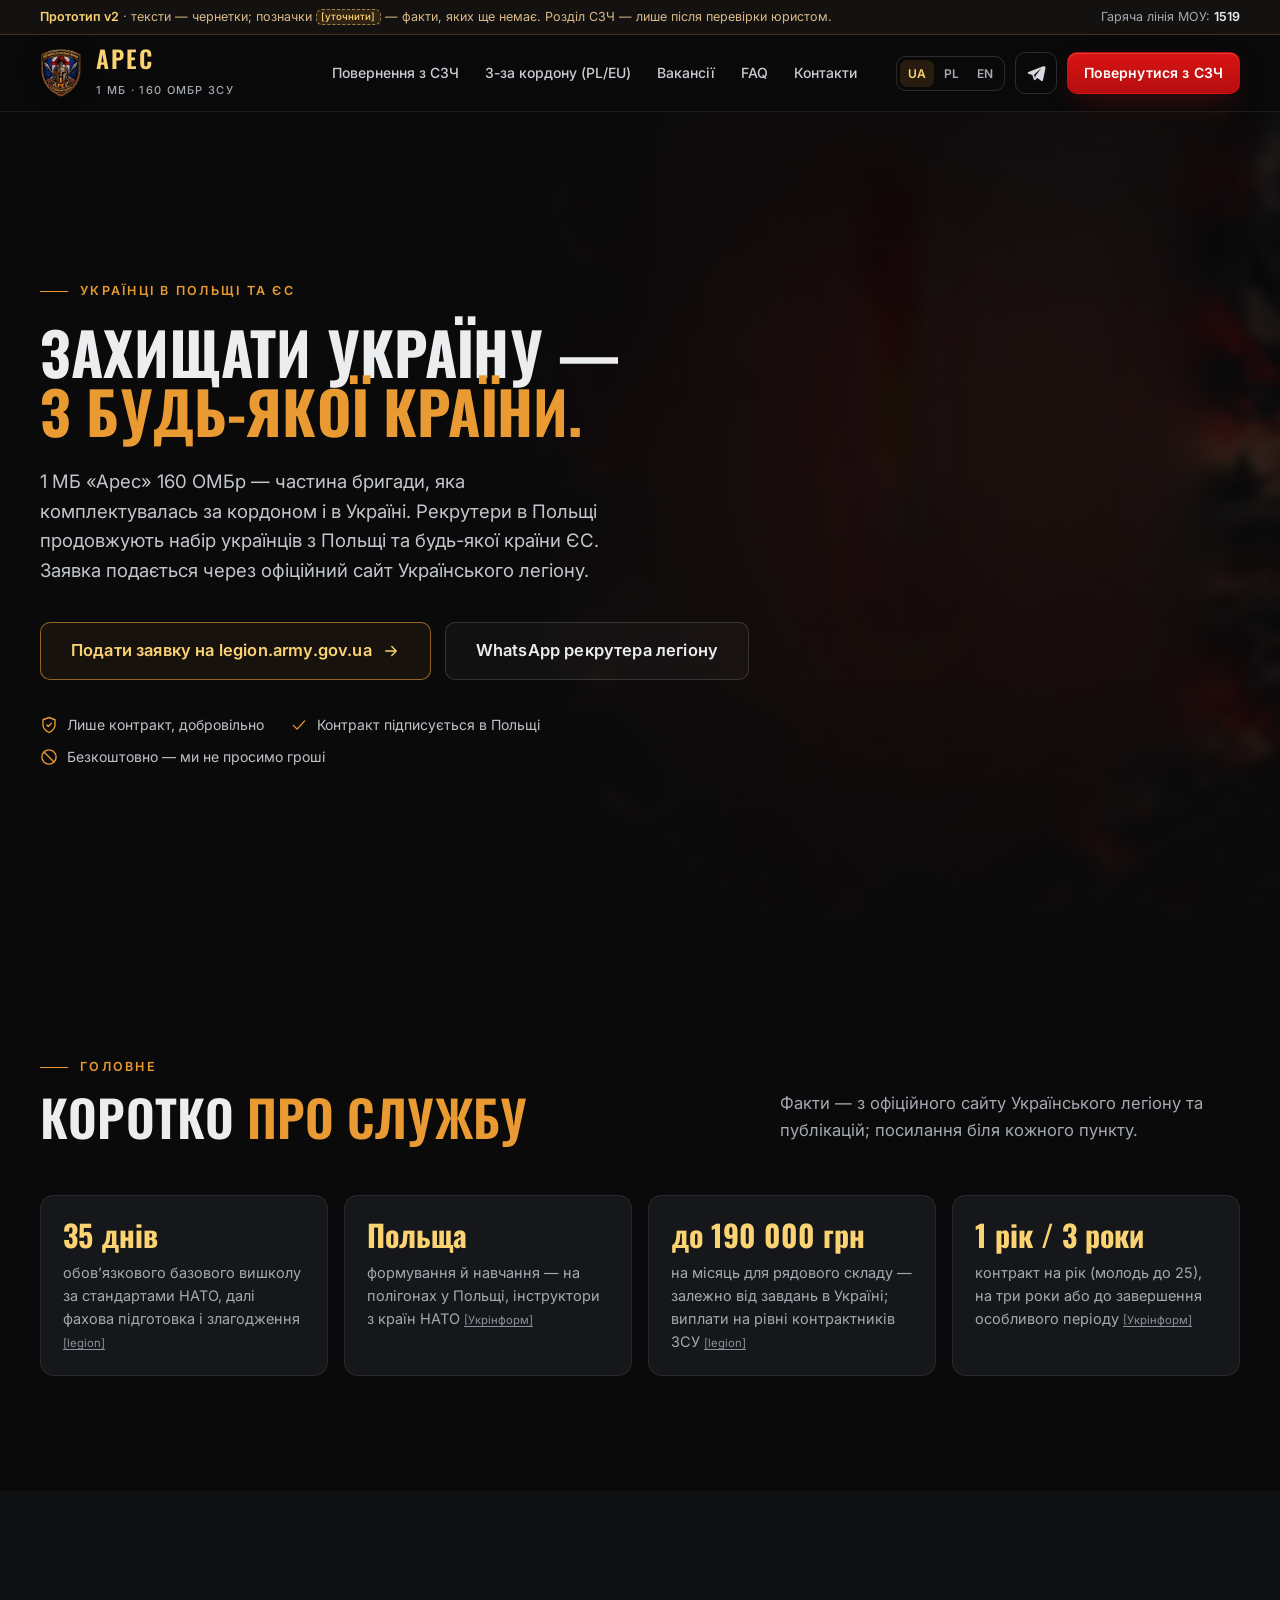
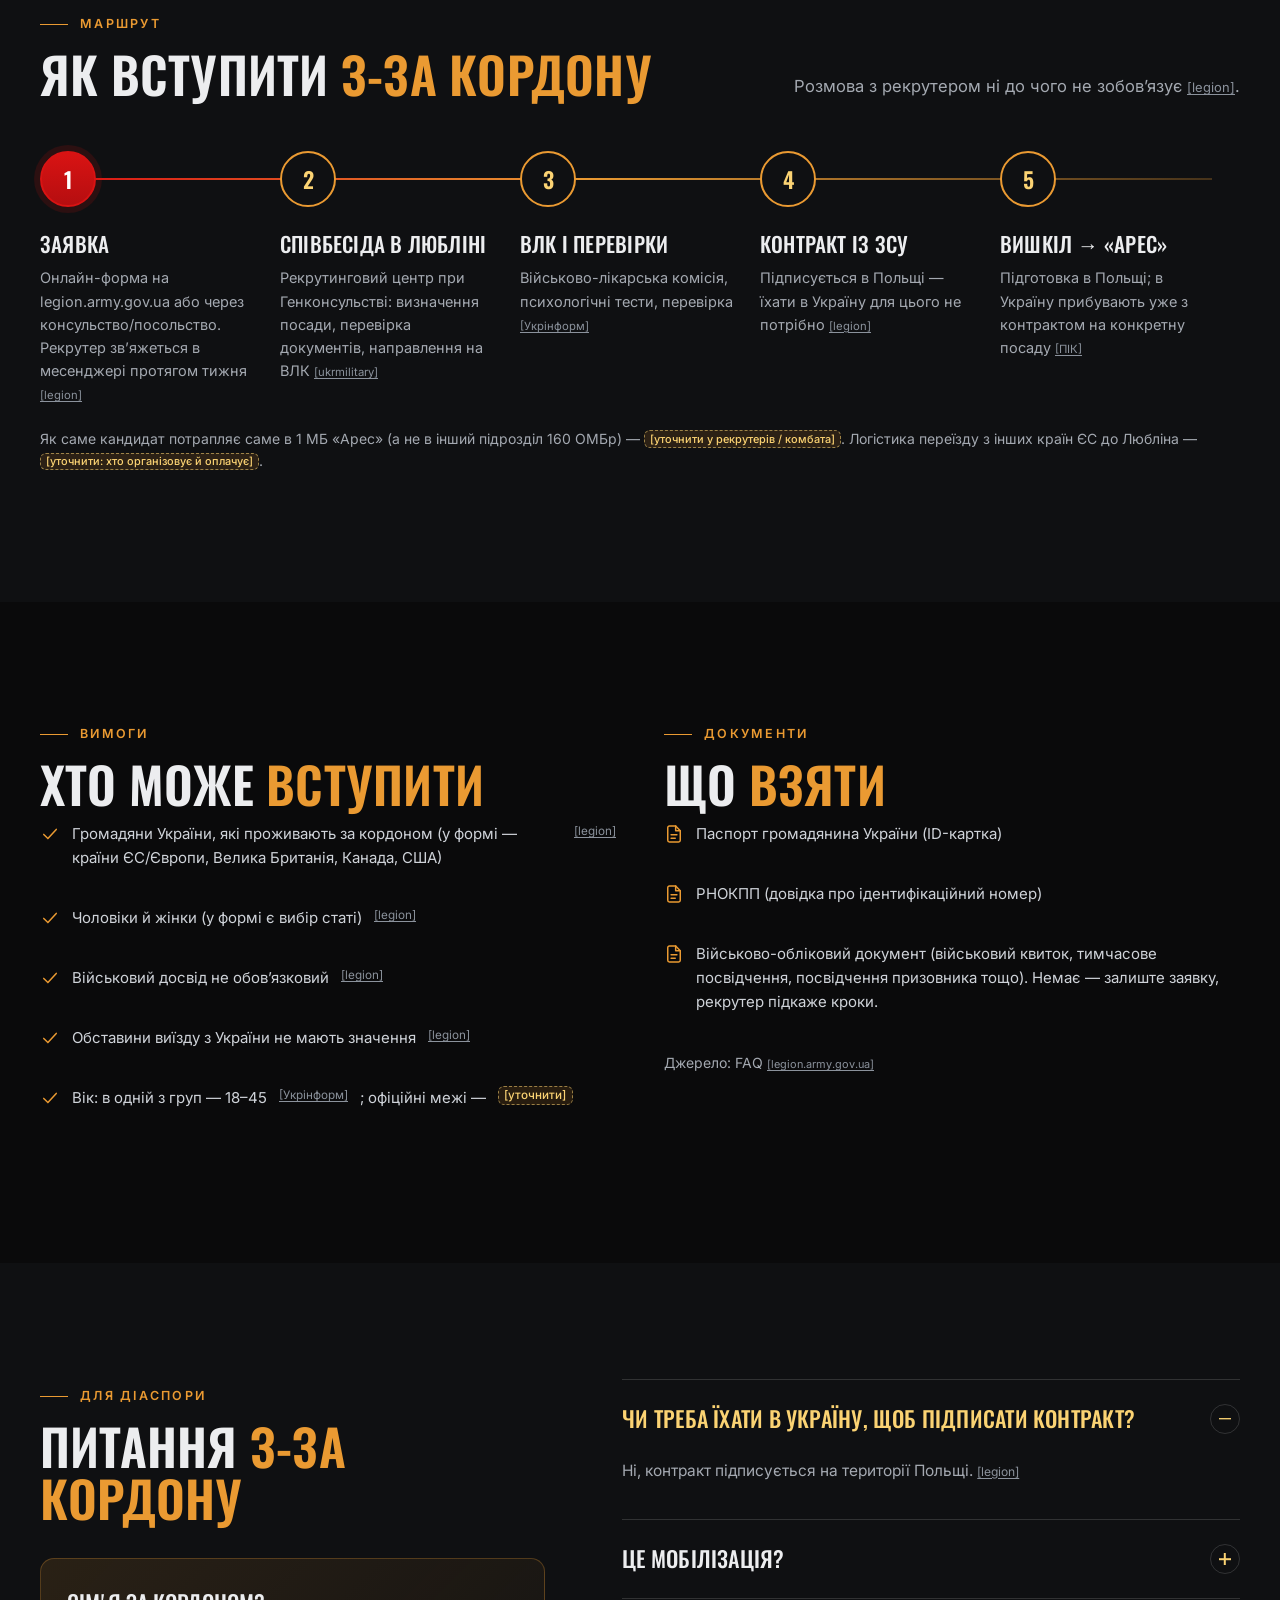
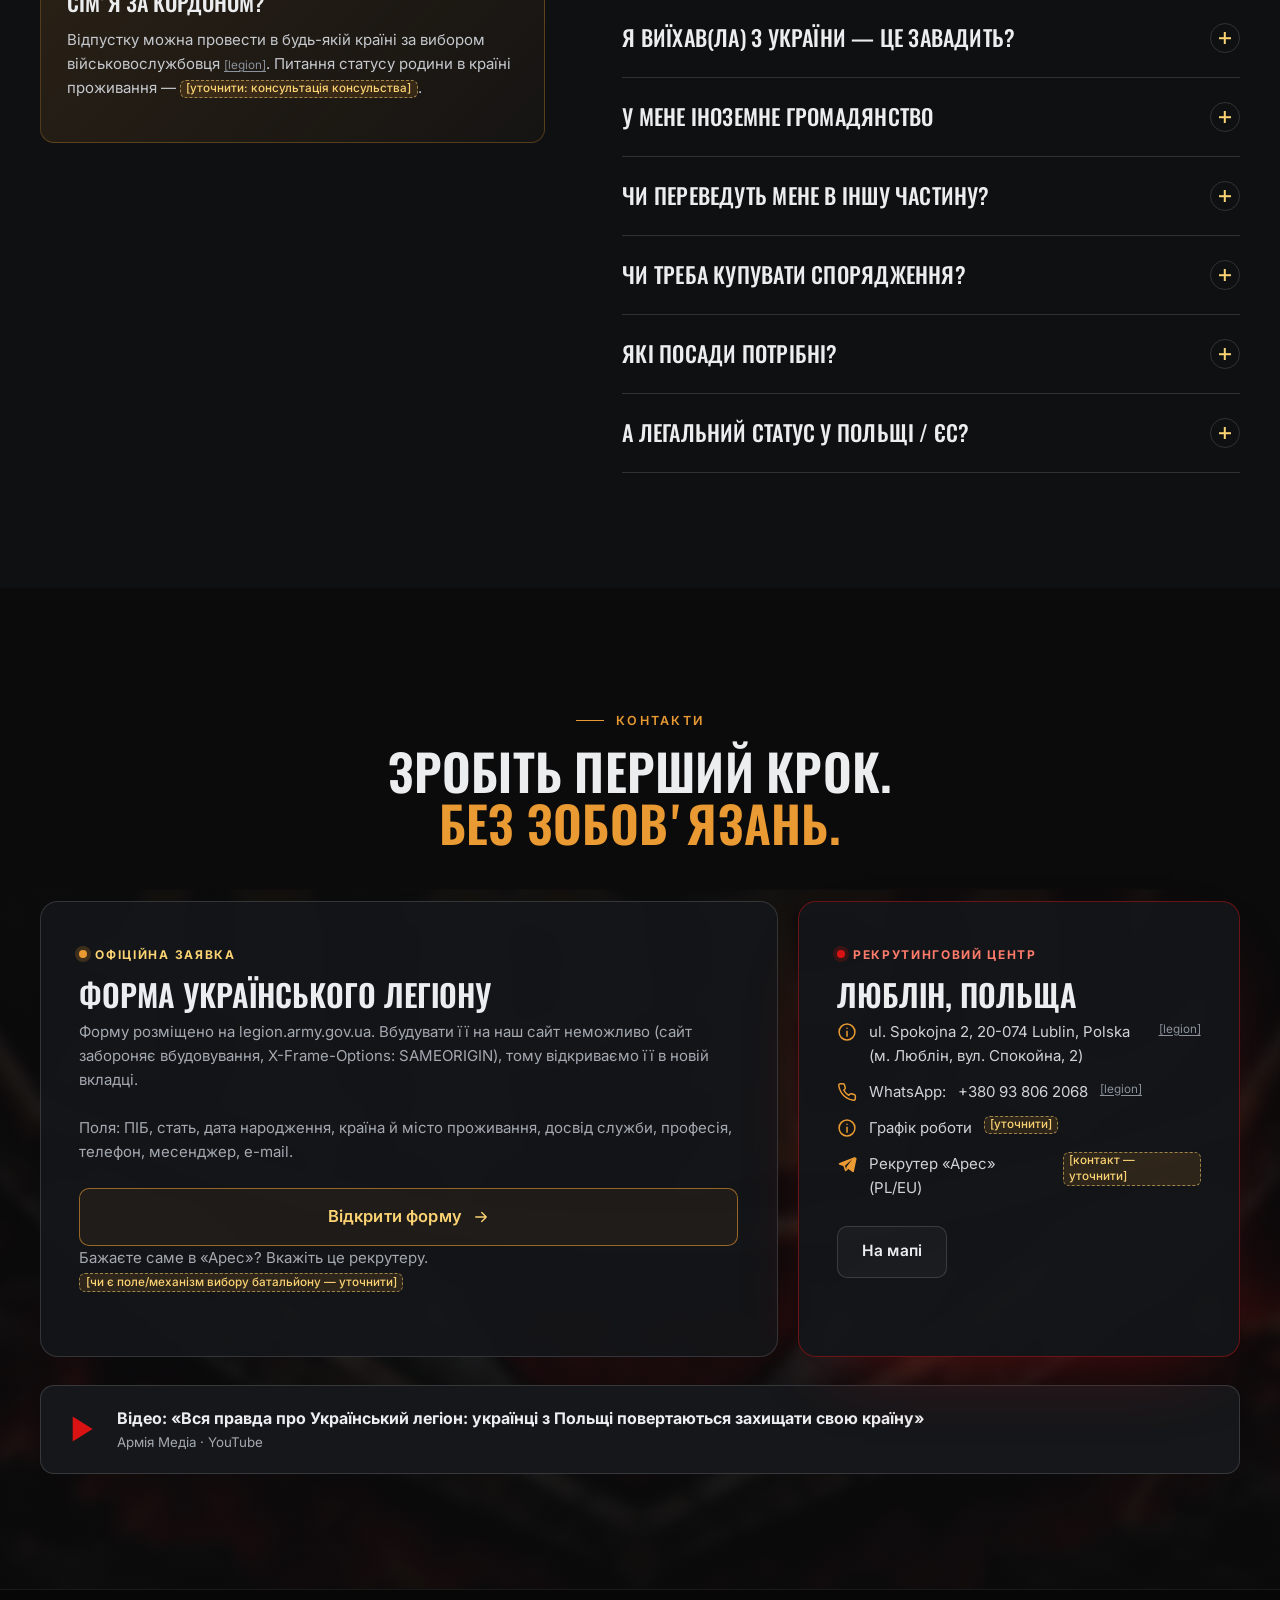
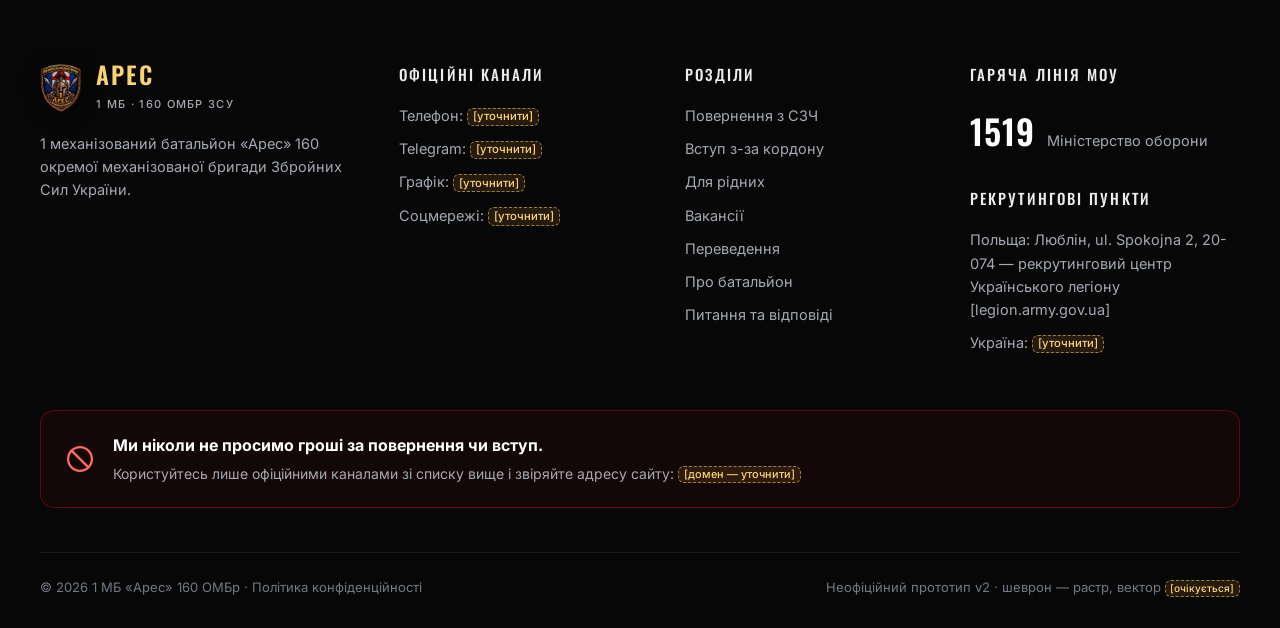
==== abroad.html @ 97cdd4ce "v2: abroad recruiting (Ukrainian Legion), SZCh page, PL/EN landings, screenshots" ====
<!doctype html>
<html lang="uk">
<head>
<meta charset="utf-8">
<meta name="viewport" content="width=device-width, initial-scale=1, viewport-fit=cover">
<title>Вступ з-за кордону (Польща, ЄС) · 1 МБ «Арес» 160 ОМБр</title>
<meta name="description" content="Як українцю в Польщі чи ЄС вступити до ЗСУ за контрактом: заявка, Люблін, ВЛК, 35 днів вишколу в Польщі.">
<meta name="robots" content="noindex, nofollow"><!-- прототип: не індексувати -->
<meta name="theme-color" content="#0A0A0B">
<link rel="icon" href="assets/img/favicon.png">
<link rel="preload" href="assets/fonts/Oswald.ttf" as="font" type="font/ttf" crossorigin>
<link rel="stylesheet" href="assets/css/style.css">
<link rel="stylesheet" href="assets/css/v2.css">
<link rel="alternate" hreflang="pl" href="pl/index.html"><link rel="alternate" hreflang="en" href="en/index.html">
<!-- Без сторонніх скриптів аналітики/пікселів (вимога для сторінок СЗЧ). -->
</head>
<body>

<svg width="0" height="0" style="position:absolute" aria-hidden="true">
  <symbol id="i-tg" viewBox="0 0 24 24"><path d="M21.4 3.6 2.9 10.8c-1.2.5-1.2 1.6 0 2l4.7 1.5 1.8 5.6c.2.7 1 .9 1.6.4l2.6-2.4 5 3.7c.6.4 1.5.1 1.7-.7l3.1-15c.3-1.2-.8-2-1.9-1.5zM9.6 14.1l8.6-7.7-6.9 9.1-.3 3.2-1.4-4.6z"/></symbol>
  <symbol id="i-phone" viewBox="0 0 24 24"><path d="M22 16.9v3a2 2 0 0 1-2.2 2 19.8 19.8 0 0 1-8.6-3.1 19.5 19.5 0 0 1-6-6A19.8 19.8 0 0 1 2.1 4.2 2 2 0 0 1 4.1 2h3a2 2 0 0 1 2 1.7c.1 1 .4 1.9.7 2.8a2 2 0 0 1-.5 2.1L8.1 9.9a16 16 0 0 0 6 6l1.3-1.3a2 2 0 0 1 2.1-.4c.9.3 1.8.6 2.8.7a2 2 0 0 1 1.7 2z"/></symbol>
  <symbol id="i-shield" viewBox="0 0 24 24"><path d="M12 22s8-4 8-10V5l-8-3-8 3v7c0 6 8 10 8 10z"/><path d="m9 12 2 2 4-4"/></symbol>
  <symbol id="i-lock" viewBox="0 0 24 24"><rect x="4" y="11" width="16" height="10" rx="2"/><path d="M8 11V7a4 4 0 0 1 8 0v4"/></symbol>
  <symbol id="i-scale" viewBox="0 0 24 24"><path d="M12 3v18M7 21h10M4 7h16M6 7l-3 7a3 3 0 0 0 6 0L6 7zM18 7l-3 7a3 3 0 0 0 6 0l-3-7z"/></symbol>
  <symbol id="i-ban" viewBox="0 0 24 24"><circle cx="12" cy="12" r="9.5"/><path d="m5.3 5.3 13.4 13.4"/></symbol>
  <symbol id="i-arrow" viewBox="0 0 24 24"><path d="M5 12h14M13 6l6 6-6 6"/></symbol>
  <symbol id="i-msg" viewBox="0 0 24 24"><path d="M21 11.5a8.4 8.4 0 0 1-9 8.4 8.6 8.6 0 0 1-3.8-.9L3 21l1.9-5.2A8.4 8.4 0 0 1 12 3a8.5 8.5 0 0 1 9 8.5z"/></symbol>
  <symbol id="i-cpu" viewBox="0 0 24 24"><rect x="5" y="5" width="14" height="14" rx="2"/><rect x="9" y="9" width="6" height="6"/><path d="M9 2v3M15 2v3M9 19v3M15 19v3M2 9h3M2 15h3M19 9h3M19 15h3"/></symbol>
  <symbol id="i-target" viewBox="0 0 24 24"><circle cx="12" cy="12" r="8.5"/><circle cx="12" cy="12" r="3"/><path d="M12 1.5v4M12 18.5v4M1.5 12h4M18.5 12h4"/></symbol>
  <symbol id="i-track" viewBox="0 0 24 24"><rect x="2.5" y="12" width="19" height="7" rx="3.5"/><path d="M6 12V9h8l3 3M14 9V6h-3"/><circle cx="7" cy="15.5" r="1"/><circle cx="12" cy="15.5" r="1"/><circle cx="17" cy="15.5" r="1"/></symbol>
  <symbol id="i-wrench" viewBox="0 0 24 24"><path d="M14.7 6.3a1 1 0 0 0 0 1.4l1.6 1.6a1 1 0 0 0 1.4 0l3.8-3.8a6 6 0 0 1-7.9 7.9l-6.9 6.9a2.1 2.1 0 0 1-3-3l6.9-6.9a6 6 0 0 1 7.9-7.9l-3.8 3.8z"/></symbol>
  <symbol id="i-users" viewBox="0 0 24 24"><circle cx="9" cy="8" r="3.5"/><path d="M2.5 20a6.5 6.5 0 0 1 13 0M16 4.6a3.5 3.5 0 0 1 0 6.8M18 14.2a6.5 6.5 0 0 1 3.5 5.8"/></symbol>
  <symbol id="i-user" viewBox="0 0 24 24"><circle cx="12" cy="8" r="4"/><path d="M4 21a8 8 0 0 1 16 0"/></symbol>
  <symbol id="i-play" viewBox="0 0 24 24"><path d="M7 4.5v15l12-7.5z"/></symbol>
  <symbol id="i-check" viewBox="0 0 24 24"><path d="m4.5 12.5 5 5 10-11"/></symbol>
  <symbol id="i-info" viewBox="0 0 24 24"><circle cx="12" cy="12" r="9.5"/><path d="M12 11v6M12 7.5v.01"/></symbol>
  <symbol id="i-file" viewBox="0 0 24 24"><path d="M14 2.5H6.5a2 2 0 0 0-2 2v15a2 2 0 0 0 2 2h11a2 2 0 0 0 2-2V8z"/><path d="M14 2.5V8h5.5M8.5 13h7M8.5 17h5"/></symbol>
  <symbol id="i-menu" viewBox="0 0 24 24"><path d="M3.5 7h17M3.5 12h17M3.5 17h17"/></symbol>
  <symbol id="i-x" viewBox="0 0 24 24"><path d="M6 6l12 12M18 6 6 18"/></symbol>
  <symbol id="i-heart" viewBox="0 0 24 24"><path d="M19.5 12.6 12 20l-7.5-7.4A4.9 4.9 0 0 1 12 6a4.9 4.9 0 0 1 7.5 6.6z"/></symbol>
  <symbol id="i-cross" viewBox="0 0 24 24"><path d="M9 3h6v6h6v6h-6v6H9v-6H3V9h6z"/></symbol>
</svg>

<!-- Службова смуга прототипу -->
<div class="protobar">
  <div class="container">
    <span class="protobar__long"><b>Прототип v2</b> · тексти — чернетки; позначки <span class="tbd">[уточнити]</span> — факти, яких ще немає. Розділ СЗЧ — лише після перевірки юристом.</span><span class="protobar__short"><b>Прототип v2</b> · <span class="tbd">[уточнити]</span> — факти ще невідомі</span>
    <span class="protobar__hot">Гаряча лінія МОУ: <a href="tel:1519">1519</a></span>
  </div>
</div>

<!-- 0. ХЕДЕР -->
<header class="header">
  <div class="container header__row">
    <a class="brand" href="index.html#top" aria-label="Арес — на головну">
      <img src="assets/img/ares-chevron-120.webp" alt="Шеврон 1 МБ «Арес»" width="40" height="44">
      <span><span class="brand__name">АРЕС</span><span class="brand__sub">1 МБ · 160 ОМБр ЗСУ</span></span>
    </a>
    <nav class="nav" aria-label="Головне меню">
      <a href="szch.html">Повернення з СЗЧ</a>
      <a href="abroad.html">З-за кордону (PL/EU)</a>
      <a href="index.html#vacancies">Вакансії</a>
      <a href="index.html#about">Про батальйон</a>
      <a href="index.html#stories">Історії</a>
      <a href="index.html#faq">FAQ</a>
      <a href="#footer">Контакти</a>
    </nav>
    <div class="header__actions">
      <span class="langs"><a href="index.html" aria-current="true">UA</a><a href="pl/index.html" lang="pl">PL</a><a href="en/index.html" lang="en">EN</a></span>
      <a class="icon-btn" href="#" title="Telegram [акаунт — уточнити]" aria-label="Telegram"><svg class="icon icon--fill"><use href="#i-tg"/></svg></a>
      <a class="btn btn--red btn--sm" href="index.html#form">Повернутися з СЗЧ</a>
      <button class="icon-btn burger" type="button" aria-label="Меню" data-menu-open><svg class="icon"><use href="#i-menu"/></svg></button>
    </div>
  </div>
</header>

<div class="mmenu" id="mmenu" role="dialog" aria-label="Меню">
  <div class="mmenu__top">
    <span class="brand"><img src="assets/img/ares-chevron-120.webp" alt="" width="34"><span class="brand__name">АРЕС</span></span>
    <button class="icon-btn" type="button" aria-label="Закрити" data-menu-close><svg class="icon"><use href="#i-x"/></svg></button>
  </div>
  <nav>
    <a href="szch.html" data-menu-close>Повернення з СЗЧ</a>
    <a href="abroad.html" data-menu-close>З-за кордону (PL/EU)</a>
    <a href="index.html#vacancies" data-menu-close>Вакансії</a>
    <a href="index.html#about" data-menu-close>Про батальйон</a>
    <a href="index.html#stories" data-menu-close>Історії</a>
    <a href="index.html#faq" data-menu-close>FAQ</a>
    <a href="#footer" data-menu-close>Контакти</a>
  </nav>
  <a class="btn btn--red btn--lg" href="index.html#form" data-menu-close>Повернутися з СЗЧ</a>
</div>

<main id="top">

<section class="hero hero--sub" aria-labelledby="ab-title">
  <div class="hero__media"></div><div class="hero__shade"></div>
  <div class="container hero__inner"><div class="hero__content">
    <span class="eyebrow">Українці в Польщі та ЄС</span>
    <h1 id="ab-title"><span>Захищати Україну —</span><span class="gold">з будь-якої країни.</span></h1>
    <p class="hero__sub">1 МБ «Арес» 160 ОМБр — частина бригади, яка комплектувалась за кордоном і в Україні. Рекрутери в Польщі продовжують набір українців з Польщі та будь-якої країни ЄС. Заявка подається через офіційний сайт Українського легіону.</p>
    <div class="hero__ctas">
      <a class="btn btn--gold btn--lg" href="https://legion.army.gov.ua/#join" target="_blank" rel="noopener">Подати заявку на legion.army.gov.ua <svg class="icon"><use href="#i-arrow"/></svg></a>
      <a class="btn btn--ghost btn--lg" href="https://wa.me/380938062068" target="_blank" rel="noopener">WhatsApp рекрутера легіону</a>
    </div>
    <ul class="hero__assure">
      <li><svg class="icon"><use href="#i-shield"/></svg>Лише контракт, добровільно</li>
      <li><svg class="icon"><use href="#i-check"/></svg>Контракт підписується в Польщі</li>
      <li><svg class="icon"><use href="#i-ban"/></svg>Безкоштовно — ми не просимо гроші</li>
    </ul>
  </div></div>
</section>

<section class="section" aria-labelledby="facts-title">
  <div class="container">
    <div class="section__head"><div><span class="eyebrow">Головне</span><h2 class="h2" id="facts-title">Коротко <em>про службу</em></h2></div>
    <p class="lead">Факти — з офіційного сайту Українського легіону та публікацій; посилання біля кожного пункту.</p></div>
    <div class="facts">
      <div class="fact"><b>35 днів</b><p>обовʼязкового базового вишколу за стандартами НАТО, далі фахова підготовка і злагодження <a class="src" href="https://legion.army.gov.ua/" target="_blank" rel="noopener">[legion]</a></p></div>
      <div class="fact"><b>Польща</b><p>формування й навчання — на полігонах у Польщі, інструктори з країн НАТО <a class="src" href="https://www.ukrinform.ua/amp/rubric-society/4103753-grupa-dobrovolciv-ukrainskogo-legionu-pidpisala-v-lublini-kontrakti-iz-zsu.html" target="_blank" rel="noopener">[Укрінформ]</a></p></div>
      <div class="fact"><b>до 190 000 грн</b><p>на місяць для рядового складу — залежно від завдань в Україні; виплати на рівні контрактників ЗСУ <a class="src" href="https://legion.army.gov.ua/" target="_blank" rel="noopener">[legion]</a></p></div>
      <div class="fact"><b>1 рік / 3 роки</b><p>контракт на рік (молодь до 25), на три роки або до завершення особливого періоду <a class="src" href="https://www.ukrinform.ua/amp/rubric-society/4103753-grupa-dobrovolciv-ukrainskogo-legionu-pidpisala-v-lublini-kontrakti-iz-zsu.html" target="_blank" rel="noopener">[Укрінформ]</a></p></div>
    </div>
  </div>
</section>

<section class="section section--alt" aria-labelledby="ab-steps">
  <div class="container">
    <div class="section__head"><div><span class="eyebrow">Маршрут</span><h2 class="h2" id="ab-steps">Як вступити <em>з-за кордону</em></h2></div>
    <p class="lead">Розмова з рекрутером ні до чого не зобовʼязує <a class="src" href="https://legion.army.gov.ua/" target="_blank" rel="noopener">[legion]</a>.</p></div>
    <ol class="steps">
      <li class="step"><span class="step__dot">1</span><h3>Заявка</h3><p>Онлайн-форма на legion.army.gov.ua або через консульство/посольство. Рекрутер звʼяжеться в месенджері протягом тижня <a class="src" href="https://legion.army.gov.ua/" target="_blank" rel="noopener">[legion]</a></p></li>
      <li class="step"><span class="step__dot">2</span><h3>Співбесіда в Любліні</h3><p>Рекрутинговий центр при Генконсульстві: визначення посади, перевірка документів, направлення на ВЛК <a class="src" href="https://www.ukrmilitary.com/2024/10/poland-tck.html" target="_blank" rel="noopener">[ukrmilitary]</a></p></li>
      <li class="step"><span class="step__dot">3</span><h3>ВЛК і перевірки</h3><p>Військово-лікарська комісія, психологічні тести, перевірка <a class="src" href="https://www.ukrinform.ua/amp/rubric-society/4103753-grupa-dobrovolciv-ukrainskogo-legionu-pidpisala-v-lublini-kontrakti-iz-zsu.html" target="_blank" rel="noopener">[Укрінформ]</a></p></li>
      <li class="step"><span class="step__dot">4</span><h3>Контракт із ЗСУ</h3><p>Підписується в Польщі — їхати в Україну для цього не потрібно <a class="src" href="https://legion.army.gov.ua/" target="_blank" rel="noopener">[legion]</a></p></li>
      <li class="step"><span class="step__dot">5</span><h3>Вишкіл → «Арес»</h3><p>Підготовка в Польщі; в Україну прибувають уже з контрактом на конкретну посаду <a class="src" href="https://pik.net.ua/2026/06/16/v-ivano-frankivsku-160-ta-brygada-ogolosyla-nabir-operatoriv-bpla-ta-it-fahivtsiv/" target="_blank" rel="noopener">[ПІК]</a></p></li>
    </ol>
    <p class="note">Як саме кандидат потрапляє саме в 1 МБ «Арес» (а не в інший підрозділ 160 ОМБр) — <span class="tbd">[уточнити у рекрутерів / комбата]</span>. Логістика переїзду з інших країн ЄС до Любліна — <span class="tbd">[уточнити: хто організовує й оплачує]</span>.</p>
  </div>
</section>

<section class="section" aria-labelledby="req-title">
  <div class="container req">
    <div><span class="eyebrow">Вимоги</span><h2 class="h2" id="req-title">Хто може <em>вступити</em></h2>
      <ul class="join-list">
        <li><svg class="icon"><use href="#i-check"/></svg>Громадяни України, які проживають за кордоном (у формі — країни ЄС/Європи, Велика Британія, Канада, США) <a class="src" href="https://legion.army.gov.ua/" target="_blank" rel="noopener">[legion]</a></li>
        <li><svg class="icon"><use href="#i-check"/></svg>Чоловіки й жінки (у формі є вибір статі) <a class="src" href="https://legion.army.gov.ua/" target="_blank" rel="noopener">[legion]</a></li>
        <li><svg class="icon"><use href="#i-check"/></svg>Військовий досвід не обовʼязковий <a class="src" href="https://legion.army.gov.ua/" target="_blank" rel="noopener">[legion]</a></li>
        <li><svg class="icon"><use href="#i-check"/></svg>Обставини виїзду з України не мають значення <a class="src" href="https://legion.army.gov.ua/" target="_blank" rel="noopener">[legion]</a></li>
        <li><svg class="icon"><use href="#i-check"/></svg>Вік: в одній з груп — 18–45 <a class="src" href="https://www.ukrinform.ua/amp/rubric-society/4103753-grupa-dobrovolciv-ukrainskogo-legionu-pidpisala-v-lublini-kontrakti-iz-zsu.html" target="_blank" rel="noopener">[Укрінформ]</a>; офіційні межі — <span class="tbd">[уточнити]</span></li>
      </ul></div>
    <div><span class="eyebrow">Документи</span><h2 class="h2">Що <em>взяти</em></h2>
      <ul class="join-list">
        <li><svg class="icon"><use href="#i-file"/></svg>Паспорт громадянина України (ID-картка)</li>
        <li><svg class="icon"><use href="#i-file"/></svg>РНОКПП (довідка про ідентифікаційний номер)</li>
        <li><svg class="icon"><use href="#i-file"/></svg>Військово-обліковий документ (військовий квиток, тимчасове посвідчення, посвідчення призовника тощо). Немає — залиште заявку, рекрутер підкаже кроки.</li>
      </ul><p class="note">Джерело: FAQ <a class="src" href="https://legion.army.gov.ua/" target="_blank" rel="noopener">[legion.army.gov.ua]</a></p></div>
  </div>
</section>

<section class="section section--alt" id="faq" aria-labelledby="abfaq">
  <div class="container faq-wrap">
    <div><span class="eyebrow">Для діаспори</span><h2 class="h2" id="abfaq">Питання <em>з-за кордону</em></h2>
      <div class="family"><h3>Сімʼя за кордоном?</h3><p>Відпустку можна провести в будь-якій країні за вибором військовослужбовця <a class="src" href="https://legion.army.gov.ua/" target="_blank" rel="noopener">[legion]</a>. Питання статусу родини в країні проживання — <span class="tbd">[уточнити: консультація консульства]</span>.</p></div></div>
    <div class="faq">
      <details open><summary>Чи треба їхати в Україну, щоб підписати контракт?<span class="pm"></span></summary><div class="ans"><p>Ні, контракт підписується на території Польщі. <a class="src" href="https://legion.army.gov.ua/" target="_blank" rel="noopener">[legion]</a></p></div></details>
      <details><summary>Це мобілізація?<span class="pm"></span></summary><div class="ans"><p>Ні. Служба — виключно добровільно, за контрактом. <a class="src" href="https://legion.army.gov.ua/" target="_blank" rel="noopener">[legion]</a></p></div></details>
      <details><summary>Я виїхав(ла) з України — це завадить?<span class="pm"></span></summary><div class="ans"><p>За даними сайту легіону, обставини виїзду з України не мають значення. <a class="src" href="https://legion.army.gov.ua/" target="_blank" rel="noopener">[legion]</a></p></div></details>
      <details><summary>У мене іноземне громадянство<span class="pm"></span></summary><div class="ans"><p>До Українського легіону можуть вступити громадяни України. <a class="src" href="https://legion.army.gov.ua/" target="_blank" rel="noopener">[legion]</a></p></div></details>
      <details><summary>Чи переведуть мене в іншу частину?<span class="pm"></span></summary><div class="ans"><p>За FAQ легіону — без згоди військовослужбовця не переводять. <a class="src" href="https://legion.army.gov.ua/" target="_blank" rel="noopener">[legion]</a></p></div></details>
      <details><summary>Чи треба купувати спорядження?<span class="pm"></span></summary><div class="ans"><p>Ні, видається спорядження, передбачене для військовослужбовців ЗСУ. Під час навчання Польща надає інфраструктуру, техніку й озброєння. <a class="src" href="https://legion.army.gov.ua/" target="_blank" rel="noopener">[legion]</a> <a class="src" href="https://www.ukrinform.ua/amp/rubric-society/4103753-grupa-dobrovolciv-ukrainskogo-legionu-pidpisala-v-lublini-kontrakti-iz-zsu.html" target="_blank" rel="noopener">[Укрінформ]</a></p></div></details>
      <details><summary>Які посади потрібні?<span class="pm"></span></summary><div class="ans"><p>У 160 ОМБр зокрема: оператори БпЛА та НРК, механіки, РЕБ, розвідники, ІТ, водії <a class="src" href="https://pik.net.ua/2026/06/16/v-ivano-frankivsku-160-ta-brygada-ogolosyla-nabir-operatoriv-bpla-ta-it-fahivtsiv/" target="_blank" rel="noopener">[ПІК]</a>. Можна прагнути офіцерської кар’єри (курси молодшого лейтенанта) <a class="src" href="https://www.ukrinform.ua/amp/rubric-society/4103753-grupa-dobrovolciv-ukrainskogo-legionu-pidpisala-v-lublini-kontrakti-iz-zsu.html" target="_blank" rel="noopener">[Укрінформ]</a>.</p></div></details>
      <details><summary>А легальний статус у Польщі / ЄС?<span class="pm"></span></summary><div class="ans"><p><span class="tbd">[не перевірено — потрібна офіційна відповідь консульства/юриста; не публікувати припущень]</span></p></div></details>
    </div>
  </div>
</section>

<section class="section final" id="form" aria-labelledby="ab-contact">
  <div class="container">
    <div class="final__head"><span class="eyebrow">Контакти</span><h2 class="h2" id="ab-contact">Зробіть перший крок.<br><em>Без зобовʼязань.</em></h2></div>
    <div class="final__grid">
      <div class="card card--join">
        <span class="card__tag">Офіційна заявка</span><h3>Форма Українського легіону</h3>
        <p>Форму розміщено на legion.army.gov.ua. Вбудувати її на наш сайт неможливо (сайт забороняє вбудовування, X-Frame-Options: SAMEORIGIN), тому відкриваємо її в новій вкладці.</p>
        <p>Поля: ПІБ, стать, дата народження, країна й місто проживання, досвід служби, професія, телефон, месенджер, e-mail.</p>
        <div class="btns"><a class="btn btn--gold btn--lg" href="https://legion.army.gov.ua/#join" target="_blank" rel="noopener">Відкрити форму <svg class="icon"><use href="#i-arrow"/></svg></a></div>
        <p class="note">Бажаєте саме в «Арес»? Вкажіть це рекрутеру. <span class="tbd">[чи є поле/механізм вибору батальйону — уточнити]</span></p>
      </div>
      <div class="card card--szch">
        <span class="card__tag">Рекрутинговий центр</span><h3>Люблін, Польща</h3>
        <ul class="join-list">
          <li><svg class="icon"><use href="#i-info"/></svg>ul. Spokojna 2, 20-074 Lublin, Polska (м. Люблін, вул. Спокойна, 2) <a class="src" href="https://legion.army.gov.ua/" target="_blank" rel="noopener">[legion]</a></li>
          <li><svg class="icon"><use href="#i-phone"/></svg>WhatsApp: <a href="https://wa.me/380938062068" target="_blank" rel="noopener">+380 93 806 2068</a> <a class="src" href="https://legion.army.gov.ua/" target="_blank" rel="noopener">[legion]</a></li>
          <li><svg class="icon"><use href="#i-info"/></svg>Графік роботи <span class="tbd">[уточнити]</span></li>
          <li><svg class="icon icon--fill"><use href="#i-tg"/></svg>Рекрутер «Арес» (PL/EU) <span class="tbd">[контакт — уточнити]</span></li>
        </ul>
        <div class="btns"><a class="btn btn--ghost" href="https://www.google.com/maps/search/?api=1&query=ul.+Spokojna+2,+20-074+Lublin" target="_blank" rel="noopener">На мапі</a></div>
      </div>
    </div>
    <div class="video">
      <a class="video__link" href="https://youtu.be/JIbX_YjizTc" target="_blank" rel="noopener"><svg class="icon icon--fill"><use href="#i-play"/></svg><span><b>Відео: «Вся правда про Український легіон: українці з Польщі повертаються захищати свою країну»</b><small>Армія Медіа · YouTube</small></span></a>
    </div>
  </div>
</section>
</main>

<!-- 10. ФУТЕР -->
<footer class="footer" id="footer">
  <div class="container">
    <div class="footer__grid">
      <div class="footer__brand">
        <span class="brand"><img src="assets/img/ares-chevron-120.webp" alt="" width="44"><span><span class="brand__name">АРЕС</span><span class="brand__sub">1 МБ · 160 ОМБр ЗСУ</span></span></span>
        <p>1 механізований батальйон «Арес» 160 окремої механізованої бригади Збройних Сил України.</p>
      </div>
      <div>
        <h4>Офіційні канали</h4>
        <ul>
          <li>Телефон: <span class="tbd">[уточнити]</span></li>
          <li>Telegram: <span class="tbd">[уточнити]</span></li>
          <li>Графік: <span class="tbd">[уточнити]</span></li>
          <li>Соцмережі: <span class="tbd">[уточнити]</span></li>
        </ul>
      </div>
      <div>
        <h4>Розділи</h4>
        <ul>
          <li><a href="szch.html">Повернення з СЗЧ</a></li>
          <li><a href="abroad.html">Вступ з-за кордону</a></li>
          <li><a href="#">Для рідних</a></li>
          <li><a href="index.html#vacancies">Вакансії</a></li>
          <li><a href="#">Переведення</a></li>
          <li><a href="index.html#about">Про батальйон</a></li>
          <li><a href="index.html#faq">Питання та відповіді</a></li>
        </ul>
      </div>
      <div>
        <h4>Гаряча лінія МОУ</h4>
        <div class="footer__hot"><b>1519</b><span>Міністерство оборони</span></div>
        <h4 style="margin-top:28px">Рекрутингові пункти</h4>
        <ul><li>Польща: Люблін, ul. Spokojna 2, 20-074 — рекрутинговий центр Українського легіону <a href="https://legion.army.gov.ua/" target="_blank" rel="noopener">[legion.army.gov.ua]</a></li><li>Україна: <span class="tbd">[уточнити]</span></li></ul>
      </div>
    </div>
    <div class="antifraud">
      <svg class="icon"><use href="#i-ban"/></svg>
      <div><b>Ми ніколи не просимо гроші за повернення чи вступ.</b><p>Користуйтесь лише офіційними каналами зі списку вище і звіряйте адресу сайту: <span class="tbd">[домен — уточнити]</span></p></div>
    </div>
    <div class="footer__bottom">
      <span>© 2026 1 МБ «Арес» 160 ОМБр · <a href="#">Політика конфіденційності</a></span>
      <span>Неофіційний прототип v2 · шеврон — растр, вектор <span class="tbd">[очікується]</span></span>
    </div>
  </div>
</footer>

<!-- Sticky-панель (мобільна) -->
<nav class="mbar" aria-label="Швидкі дії">
  <a href="#" title="Номер — [уточнити]"><svg class="icon"><use href="#i-phone"/></svg>Подзвонити</a>
  <a href="#" title="Telegram — [уточнити]"><svg class="icon icon--fill"><use href="#i-tg"/></svg>Telegram</a>
  <a class="mbar__main" href="index.html#form"><svg class="icon"><use href="#i-msg"/></svg>Заявка</a>
</nav>

<script src="assets/js/main.js"></script>
</body>
</html>
---- assets/css/style.css ----
/* ===== Ares · 1 МБ 160 ОМБр · Homepage prototype v0.1 ===== */
@font-face{font-family:"Oswald";src:url("../fonts/Oswald.ttf") format("truetype");font-weight:200 700;font-display:swap}
@font-face{font-family:"Inter";src:url("../fonts/Inter.ttf") format("truetype");font-weight:100 900;font-display:swap}

:root{
  --bg:#0A0A0B; --bg-2:#0F1012; --panel:#15171A; --panel-2:#1B1E22;
  --line:rgba(255,255,255,.08); --line-2:rgba(255,255,255,.14);
  --text:#ECEDEF; --muted:#A4A9B1; --dim:#737983; --steel:#8B929C;
  --gold:#EA9A32; --gold-2:#FBD373; --gold-dim:rgba(234,154,50,.13); --bronze:#6C3D14;
  --red:#B50E10; --red-2:#D91313; --red-glow:rgba(217,19,19,.38);
  --radius:14px; --radius-sm:10px;
  --container:1240px; --gutter:clamp(20px,4vw,40px);
  --display:"Oswald","Arial Narrow",sans-serif; --body:"Inter",system-ui,-apple-system,"Segoe UI",sans-serif;
}
*,*::before,*::after{box-sizing:border-box}
html{scroll-behavior:smooth;-webkit-text-size-adjust:100%}
body{margin:0;background:var(--bg);color:var(--text);font-family:var(--body);font-size:16px;line-height:1.6;-webkit-font-smoothing:antialiased;text-rendering:optimizeLegibility}
img{max-width:100%;display:block}
a{color:inherit;text-decoration:none}
button,input,select,textarea{font:inherit;color:inherit}
.container{width:100%;max-width:calc(var(--container) + 2*var(--gutter));margin:0 auto;padding:0 var(--gutter)}
.sr-only{position:absolute;width:1px;height:1px;overflow:hidden;clip:rect(0 0 0 0);white-space:nowrap}
.icon{width:20px;height:20px;flex:none;stroke:currentColor;fill:none;stroke-width:1.8;stroke-linecap:round;stroke-linejoin:round}
.icon--fill{fill:currentColor;stroke:none}

/* placeholders for unknown facts */
.tbd{display:inline-block;font-family:var(--body);font-size:.78em;font-weight:500;letter-spacing:0;text-transform:none;line-height:1.35;color:var(--gold-2);background:var(--gold-dim);border:1px dashed rgba(251,211,115,.55);border-radius:6px;padding:.05em .45em;vertical-align:.08em;white-space:normal}
.ph-label{position:absolute;z-index:3;display:inline-flex;align-items:center;gap:6px;font-size:11px;letter-spacing:.06em;text-transform:uppercase;color:rgba(255,255,255,.72);background:rgba(10,10,11,.72);border:1px dashed rgba(255,255,255,.28);border-radius:6px;padding:5px 9px;backdrop-filter:blur(4px)}

/* proto bar */
.protobar{background:#141210;border-bottom:1px solid rgba(234,154,50,.22);font-size:12.5px;color:#d9b98a}
.protobar .container{display:flex;justify-content:space-between;gap:16px;padding-top:7px;padding-bottom:7px}
.protobar b{color:var(--gold-2);font-weight:600}
.protobar__hot{white-space:nowrap;color:var(--muted)}
.protobar__hot a{color:var(--text);font-weight:600}

/* header */
.header{position:sticky;top:0;z-index:50;background:rgba(10,10,11,.86);backdrop-filter:blur(14px) saturate(1.2);-webkit-backdrop-filter:blur(14px);border-bottom:1px solid var(--line)}
.header__row{display:flex;align-items:center;gap:28px;height:76px}
.brand{display:flex;align-items:center;gap:12px;flex:none}
.brand img{width:44px;height:auto;filter:drop-shadow(0 2px 8px rgba(0,0,0,.6))}
.brand__name{font-family:var(--display);font-weight:600;font-size:24px;letter-spacing:.08em;line-height:1;color:var(--gold-2)}
.brand__sub{display:block;font-family:var(--body);font-size:11px;letter-spacing:.12em;text-transform:uppercase;color:var(--muted);margin-top:5px;font-weight:500}
.nav{display:flex;gap:4px;margin-left:auto}
.nav a{font-size:14px;font-weight:500;color:#C9CDD3;padding:8px 11px;border-radius:8px;transition:.2s;white-space:nowrap}
.nav a:hover{color:#fff;background:rgba(255,255,255,.05)}
.header__actions{display:flex;align-items:center;gap:10px}
.icon-btn{width:42px;height:42px;display:grid;place-items:center;border-radius:10px;border:1px solid var(--line-2);background:transparent;color:#d6dae0;cursor:pointer;padding:0;transition:.2s}
.icon-btn:hover{border-color:var(--gold);color:var(--gold-2)}
.burger{display:none}

/* buttons */
.btn{display:inline-flex;align-items:center;justify-content:center;gap:10px;height:52px;padding:0 24px;border-radius:10px;font-weight:600;font-size:15.5px;letter-spacing:.01em;border:1px solid transparent;cursor:pointer;transition:transform .15s,box-shadow .2s,background .2s,border-color .2s;white-space:nowrap}
.btn .icon{width:18px;height:18px}
.btn--red{background:linear-gradient(180deg,var(--red-2),var(--red));color:#fff;box-shadow:0 10px 30px -10px var(--red-glow),inset 0 1px 0 rgba(255,255,255,.18)}
.btn--red:hover{transform:translateY(-1px);box-shadow:0 14px 36px -10px rgba(217,19,19,.55),inset 0 1px 0 rgba(255,255,255,.2)}
.btn--gold{border-color:rgba(234,154,50,.6);color:var(--gold-2);background:rgba(234,154,50,.06)}
.btn--gold:hover{background:rgba(234,154,50,.14);border-color:var(--gold)}
.btn--ghost{border-color:var(--line-2);color:var(--text);background:rgba(255,255,255,.03)}
.btn--ghost:hover{border-color:rgba(255,255,255,.3)}
.btn--sm{height:42px;padding:0 16px;font-size:14px}
.btn--lg{height:58px;padding:0 30px;font-size:16.5px}
.link-arrow{display:inline-flex;align-items:center;gap:8px;color:var(--gold-2);font-weight:600;font-size:15px}
.link-arrow .icon{width:18px;height:18px;transition:transform .2s}
.link-arrow:hover .icon{transform:translateX(3px)}

/* typography */
.eyebrow{display:inline-flex;align-items:center;gap:12px;font-size:12.5px;font-weight:600;letter-spacing:.18em;text-transform:uppercase;color:var(--gold)}
.eyebrow::before{content:"";width:28px;height:1px;background:currentColor}
.h2{font-family:var(--display);font-weight:600;text-transform:uppercase;font-size:clamp(32px,3.9vw,52px);line-height:1.04;letter-spacing:.005em;margin:14px 0 0}
.h2 em{font-style:normal;color:var(--gold)}
.lead{color:var(--muted);font-size:clamp(16px,1.3vw,18px);max-width:640px;margin:18px 0 0}
.section{padding:clamp(72px,9vw,128px) 0;position:relative}
.section--alt{background:var(--bg-2)}
.section__head{display:flex;justify-content:space-between;align-items:flex-end;gap:32px;margin-bottom:clamp(36px,4vw,56px)}
.section__head .lead{margin-bottom:0;max-width:460px;flex:none}
.divider{height:1px;background:linear-gradient(90deg,transparent,rgba(234,154,50,.4),transparent)}

/* hero */
.hero{position:relative;overflow:hidden;background:var(--bg);min-height:calc(100vh - 110px);display:flex;align-items:center}
.hero__media{position:absolute;top:0;right:0;bottom:0;width:58%;background:url("../img/hero-ambient.jpg") 50% 45%/cover no-repeat;filter:brightness(.78) saturate(.95)}
.hero__shade{position:absolute;inset:0;background:
  linear-gradient(90deg,var(--bg) 40%,rgba(10,10,11,.8) 50%,rgba(10,10,11,.3) 66%,rgba(10,10,11,.2) 85%,rgba(10,10,11,.55) 100%),
  linear-gradient(180deg,rgba(10,10,11,.55) 0%,transparent 25%,transparent 68%,var(--bg) 100%)}
.hero__grain{position:absolute;inset:0;background:radial-gradient(900px 520px at 76% 55%,rgba(217,19,19,.20),transparent 62%);pointer-events:none}
.hero__emblem{position:absolute;z-index:1;left:77%;top:50%;height:min(60vh,520px,36vw);width:auto;transform:translate(-50%,-50%);filter:drop-shadow(0 30px 60px rgba(0,0,0,.75)) drop-shadow(0 0 40px rgba(217,19,19,.18))}
.hero .ph-label{right:var(--gutter);bottom:24px}
.hero__inner{position:relative;z-index:2;padding-top:clamp(56px,7vw,96px);padding-bottom:clamp(64px,8vw,112px)}
.hero__content{max-width:800px}
.hero h1{font-family:var(--display);font-weight:700;text-transform:uppercase;font-size:clamp(44px,4.6vw,68px);line-height:1;letter-spacing:.003em;margin:22px 0 0}
.hero h1 > span{display:block}
.nw{white-space:nowrap}
.hero h1 .gold{color:var(--gold)}
.hero__sub{font-size:clamp(16.5px,1.45vw,19px);color:#C3C7CD;max-width:560px;margin:26px 0 0;line-height:1.6}
.hero__sub strong{color:var(--text);font-weight:600}
.hero__ctas{display:flex;flex-wrap:wrap;gap:14px;margin-top:36px}
.hero__assure{display:flex;flex-wrap:wrap;gap:10px 26px;margin:34px 0 0;padding:0;list-style:none;color:#BFC3C9;font-size:14px}
.hero__assure li{display:flex;align-items:center;gap:9px}
.hero__assure .icon{width:18px;height:18px;color:var(--gold)}
.hero__assure a{color:#fff;font-weight:600;border-bottom:1px solid rgba(234,154,50,.6)}

/* trust */
.trust{position:relative;z-index:3;margin-top:-1px;border-top:1px solid var(--line);border-bottom:1px solid var(--line);background:linear-gradient(180deg,#101113,#0C0D0E)}
.trust__grid{display:grid;grid-template-columns:repeat(4,1fr)}
.trust__item{display:flex;gap:16px;padding:34px 28px 34px 0}
.trust__item+.trust__item{padding-left:28px;border-left:1px solid var(--line)}
.trust__icon{width:46px;height:46px;flex:none;border-radius:12px;display:grid;place-items:center;background:var(--gold-dim);color:var(--gold-2);border:1px solid rgba(234,154,50,.25)}
.trust__icon .icon{width:22px;height:22px}
.trust__item h3{font-size:15.5px;font-weight:650;margin:0 0 6px;line-height:1.35}
.trust__item p{margin:0;font-size:14px;color:var(--muted);line-height:1.5}
.trust__item p a{color:var(--gold-2);border-bottom:1px solid rgba(234,154,50,.4)}
.trust__big{font-family:var(--display);font-size:30px;font-weight:600;color:#fff;line-height:1;letter-spacing:.02em}
.trust__item--warn .trust__icon{background:rgba(181,14,16,.14);color:#ff6a5c;border-color:rgba(217,19,19,.35)}

/* fears */
.fears{display:grid;grid-template-columns:repeat(3,1fr);gap:18px}
.fear{position:relative;background:linear-gradient(180deg,var(--panel),#121417);border:1px solid var(--line);border-radius:var(--radius);padding:30px 28px 28px;transition:border-color .2s,transform .2s}
.fear:hover{border-color:rgba(234,154,50,.35);transform:translateY(-2px)}
.fear__num{font-family:var(--display);font-size:14px;letter-spacing:.14em;color:var(--gold);font-weight:500}
.fear__q{font-family:var(--display);font-size:24px;font-weight:500;line-height:1.2;margin:14px 0 14px;text-transform:uppercase;letter-spacing:.01em}
.fear__a{margin:0;color:var(--muted);font-size:15px;line-height:1.6}
.fear__a strong{color:var(--text);font-weight:600}
.fears__foot{display:flex;align-items:center;justify-content:space-between;gap:24px;margin-top:36px;padding-top:28px;border-top:1px solid var(--line);color:var(--dim);font-size:13.5px}

/* steps */
.steps{list-style:none;margin:0;padding:0;display:grid;grid-template-columns:repeat(5,1fr);gap:0;position:relative;counter-reset:s}
.steps::before{content:"";position:absolute;left:28px;right:28px;top:27px;height:2px;background:linear-gradient(90deg,var(--red-2),var(--gold) 45%,rgba(234,154,50,.25))}
.step{position:relative;padding-right:22px}
.step__dot{position:relative;z-index:1;width:56px;height:56px;border-radius:50%;display:grid;place-items:center;background:var(--bg-2);border:2px solid var(--gold);font-family:var(--display);font-size:22px;font-weight:600;color:var(--gold-2)}
.step:first-child .step__dot{background:linear-gradient(180deg,var(--red-2),var(--red));border-color:var(--red-2);color:#fff;box-shadow:0 0 0 6px rgba(217,19,19,.14)}
.step h3{font-family:var(--display);font-size:21px;font-weight:500;text-transform:uppercase;letter-spacing:.01em;line-height:1.2;margin:24px 0 10px}
.step p{margin:0;color:var(--muted);font-size:14.5px;line-height:1.6}
.steps__cta{display:flex;align-items:center;gap:22px;margin-top:52px;flex-wrap:wrap}
.steps__cta small{color:var(--dim);font-size:13.5px;max-width:520px;line-height:1.5}

/* vacancies */
.vacs{display:grid;grid-template-columns:repeat(3,1fr);gap:18px}
.vac{display:flex;flex-direction:column;background:var(--panel);border:1px solid var(--line);border-radius:var(--radius);overflow:hidden;transition:border-color .2s,transform .2s}
.vac:hover{border-color:rgba(234,154,50,.4);transform:translateY(-2px)}
.vac__media{position:relative;height:150px;background:
  radial-gradient(120% 140% at 100% 0%,rgba(217,19,19,.28),transparent 55%),
  linear-gradient(135deg,#1d2024,#121417);border-bottom:1px solid var(--line);overflow:hidden}
.vac__media .icon{position:absolute;right:22px;bottom:18px;width:64px;height:64px;color:rgba(255,255,255,.12);stroke-width:1.2}
.vac__media .ph-label{left:16px;top:16px;font-size:10px}
.vac__body{padding:24px 24px 26px;display:flex;flex-direction:column;flex:1}
.vac__dir{font-size:12px;font-weight:600;letter-spacing:.14em;text-transform:uppercase;color:var(--gold)}
.vac__title{font-family:var(--display);font-size:25px;font-weight:500;text-transform:uppercase;margin:8px 0 12px;line-height:1.15}
.badges{display:flex;flex-wrap:wrap;gap:6px;margin-bottom:16px}
.badge{font-size:12px;font-weight:600;padding:4px 10px;border-radius:999px;border:1px solid var(--line-2);color:#cfd3d9;background:rgba(255,255,255,.03)}
.badge--red{border-color:rgba(217,19,19,.45);color:#ff7b6b;background:rgba(217,19,19,.08)}
.badge--gold{border-color:rgba(234,154,50,.45);color:var(--gold-2);background:var(--gold-dim)}
.vac__meta{list-style:none;padding:0;margin:0 0 22px;display:grid;gap:8px;font-size:14px;color:var(--muted)}
.vac__meta li{display:flex;justify-content:space-between;gap:12px;border-top:1px solid var(--line);padding-top:8px}
.vac__meta span:first-child{color:var(--dim)}
.vac .link-arrow{margin-top:auto}
.vacs__alt{display:flex;flex-wrap:wrap;gap:12px 28px;margin-top:28px;color:var(--muted);font-size:15px}
.vacs__alt a{color:var(--text);font-weight:600;border-bottom:1px solid rgba(234,154,50,.5)}

/* about */
.about{display:grid;grid-template-columns:1.05fr .95fr;gap:clamp(36px,5vw,72px);align-items:center}
.about__media{position:relative;border-radius:18px;overflow:hidden;aspect-ratio:4/4.4;background:#0d0e10;border:1px solid var(--line)}
.about__media::before{content:"";position:absolute;inset:0;background:url("../img/hero-fire.jpg") 50% 50%/cover;filter:blur(18px) brightness(.38) saturate(.8);transform:scale(1.15)}
.about__media::after{content:"";position:absolute;inset:0;background:linear-gradient(180deg,transparent 40%,rgba(10,10,11,.85)),repeating-linear-gradient(0deg,rgba(255,255,255,.025) 0 1px,transparent 1px 4px)}
.about__shield{position:absolute;z-index:2;height:auto;left:50%;top:42%;width:46%;transform:translate(-50%,-50%);filter:drop-shadow(0 30px 50px rgba(0,0,0,.7))}
.about__play{position:absolute;z-index:3;left:28px;right:28px;bottom:26px;display:flex;align-items:center;gap:16px}
.about__play i{width:58px;height:58px;border-radius:50%;flex:none;display:grid;place-items:center;background:rgba(255,255,255,.1);border:1px solid rgba(255,255,255,.3);backdrop-filter:blur(6px)}
.about__play i .icon{width:22px;height:22px;margin-left:3px}
.about__play b{display:block;font-family:var(--display);font-size:20px;font-weight:500;text-transform:uppercase;letter-spacing:.02em}
.about__play span{font-size:13.5px;color:var(--muted)}
.about__media .ph-label{left:20px;top:20px}
.theses{display:grid;grid-template-columns:1fr 1fr;gap:14px;margin:34px 0 0}
.thesis{padding:20px 20px 20px;border:1px solid var(--line);border-radius:var(--radius-sm);background:rgba(255,255,255,.02)}
.thesis .icon{width:26px;height:26px;color:var(--gold);margin-bottom:12px}
.thesis h3{margin:0 0 6px;font-size:16px;font-weight:650}
.thesis p{margin:0;font-size:14px;color:var(--muted);line-height:1.55}
.values{display:flex;flex-wrap:wrap;gap:8px;margin:26px 0 30px}
.values .badge{font-size:13px;padding:6px 12px}

/* stories */
.stories{display:grid;grid-template-columns:repeat(3,1fr);gap:18px}
.story{position:relative;display:flex;flex-direction:column;border:1px solid var(--line);border-radius:var(--radius);background:var(--panel);padding:28px;overflow:hidden}
.story__q{font-family:var(--display);font-size:68px;line-height:.6;color:var(--gold);opacity:.55;height:30px}
.story blockquote{margin:6px 0 26px;font-size:17px;line-height:1.55;color:#DADDE1;flex:1}
.story__who{display:flex;align-items:center;gap:14px;padding-top:20px;border-top:1px solid var(--line)}
.avatar{width:52px;height:52px;border-radius:50%;flex:none;display:grid;place-items:center;background:linear-gradient(160deg,#2a2d32,#15171a);border:1px solid var(--line-2);color:#6f757e}
.avatar .icon{width:26px;height:26px}
.story__name{font-family:var(--display);font-size:19px;font-weight:500;text-transform:uppercase;letter-spacing:.03em;line-height:1.2}
.story__role{font-size:13px;color:var(--muted)}
.story .badge{position:absolute;top:24px;right:24px}

/* faq */
.faq-wrap{display:grid;grid-template-columns:.9fr 1.1fr;gap:clamp(36px,6vw,96px);align-items:start}
.faq{border-top:1px solid var(--line-2)}
.faq details{border-bottom:1px solid var(--line-2)}
.faq summary{list-style:none;cursor:pointer;display:flex;justify-content:space-between;align-items:center;gap:20px;padding:24px 0;font-family:var(--display);font-size:22px;font-weight:500;text-transform:uppercase;letter-spacing:.01em;line-height:1.25}
.faq summary::-webkit-details-marker{display:none}
.faq summary .pm{position:relative;width:30px;height:30px;flex:none;border-radius:50%;border:1px solid var(--line-2)}
.faq summary .pm::before,.faq summary .pm::after{content:"";position:absolute;left:50%;top:50%;width:12px;height:1.6px;background:var(--gold-2);transform:translate(-50%,-50%);transition:.2s}
.faq summary .pm::after{transform:translate(-50%,-50%) rotate(90deg)}
.faq details[open] summary .pm::after{transform:translate(-50%,-50%) rotate(0)}
.faq details[open] summary{color:var(--gold-2)}
.faq .ans{padding:0 50px 26px 0;color:var(--muted);font-size:15.5px;line-height:1.65}
.faq .ans p{margin:0 0 10px}
.family{margin-top:34px;padding:26px;border-radius:var(--radius);background:linear-gradient(135deg,rgba(234,154,50,.12),rgba(234,154,50,.03));border:1px solid rgba(234,154,50,.28)}
.family h3{margin:0 0 8px;font-family:var(--display);font-size:22px;font-weight:500;text-transform:uppercase}
.family p{margin:0 0 16px;color:#C5C9CE;font-size:15px}

/* final cta */
.final{position:relative;overflow:hidden;background:#0B0B0C}
.final::before{content:"";position:absolute;inset:auto 0 0 0;height:70%;background:url("../img/fire-band.jpg") center bottom/cover;opacity:.32;filter:saturate(.9)}
.final::after{content:"";position:absolute;inset:0;background:linear-gradient(180deg,#0B0B0C 15%,rgba(11,11,12,.55) 70%,rgba(11,11,12,.85))}
.final .container{position:relative;z-index:2}
.final__head{text-align:center;max-width:820px;margin:0 auto 52px}
.final__head .eyebrow{justify-content:center}
.final__head .lead{margin-left:auto;margin-right:auto}
.final__grid{display:grid;grid-template-columns:1.25fr .75fr;gap:20px;align-items:stretch}
.card{border-radius:18px;border:1px solid var(--line-2);background:rgba(20,22,25,.92);backdrop-filter:blur(8px);padding:clamp(26px,3vw,40px)}
.card--szch{border-color:rgba(217,19,19,.45);box-shadow:0 30px 80px -40px rgba(217,19,19,.45)}
.card__tag{display:inline-flex;align-items:center;gap:8px;font-size:12px;font-weight:700;letter-spacing:.14em;text-transform:uppercase;color:#ff7b6b}
.card__tag::before{content:"";width:8px;height:8px;border-radius:50%;background:var(--red-2);box-shadow:0 0 0 4px rgba(217,19,19,.2)}
.card--join .card__tag{color:var(--gold-2)}
.card--join .card__tag::before{background:var(--gold);box-shadow:0 0 0 4px rgba(234,154,50,.2)}
.card h3{font-family:var(--display);font-size:clamp(26px,2.4vw,32px);font-weight:600;text-transform:uppercase;margin:12px 0 8px;line-height:1.1}
.card > p{color:var(--muted);margin:0 0 24px;font-size:15px}
.form{display:grid;grid-template-columns:1fr 1fr;gap:16px}
.field{display:flex;flex-direction:column;gap:7px}
.field--full{grid-column:1/-1}
.field label,.field .lbl{font-size:13.5px;font-weight:600;color:#D5D8DD}
.field label small,.field .lbl small{font-weight:400;color:var(--dim)}
.field input,.field textarea{height:52px;border-radius:10px;border:1px solid var(--line-2);background:#0E0F11;padding:0 16px;font-size:15.5px;outline:none;transition:border-color .2s,box-shadow .2s}
.field textarea{height:84px;padding:12px 16px;resize:vertical}
.field input::placeholder,.field textarea::placeholder{color:#5f656e}
.field input:focus,.field textarea:focus{border-color:var(--gold);box-shadow:0 0 0 3px rgba(234,154,50,.18)}
.chips{display:flex;flex-wrap:wrap;gap:8px}
.chips label{cursor:pointer}
.chips input{position:absolute;opacity:0;pointer-events:none}
.chips span{display:inline-block;padding:9px 16px;border-radius:999px;border:1px solid var(--line-2);font-size:14px;font-weight:500;color:#cfd3d9;transition:.2s}
.chips input:checked+span{border-color:var(--gold);color:var(--gold-2);background:var(--gold-dim)}
.consent{grid-column:1/-1;display:flex;gap:12px;align-items:flex-start;font-size:13.5px;color:var(--muted);line-height:1.5}
.consent input{width:18px;height:18px;margin:2px 0 0;accent-color:var(--gold);flex:none}
.consent a{color:var(--gold-2);border-bottom:1px solid rgba(234,154,50,.4)}
.form__foot{grid-column:1/-1;display:flex;flex-wrap:wrap;align-items:center;gap:14px 20px}
.form__note{grid-column:1/-1;display:flex;gap:10px;align-items:flex-start;font-size:13px;color:var(--dim);line-height:1.5;background:rgba(255,255,255,.025);border:1px solid var(--line);border-radius:10px;padding:12px 14px}
.form__note .icon{width:18px;height:18px;color:var(--gold);margin-top:1px}
.form__ok{grid-column:1/-1;display:none;padding:14px 16px;border-radius:10px;background:rgba(234,154,50,.1);border:1px solid rgba(234,154,50,.35);color:var(--gold-2);font-size:14px}
.form.sent .form__ok{display:block}
.join-list{list-style:none;padding:0;margin:0 0 26px;display:grid;gap:12px}
.join-list li{display:flex;gap:12px;align-items:flex-start;font-size:15px;color:#cfd3d9}
.join-list .icon{color:var(--gold);width:20px;height:20px;margin-top:2px}
.card--join .btn{width:100%}
.card--join .btns{display:grid;gap:10px}

/* footer */
.footer{background:#070708;border-top:1px solid var(--line);padding:72px 0 0;font-size:14.5px;color:var(--muted)}
.footer__grid{display:grid;grid-template-columns:1.3fr 1fr 1fr 1.1fr;gap:40px}
.footer h4{font-family:var(--display);font-weight:500;font-size:15px;letter-spacing:.14em;text-transform:uppercase;color:var(--text);margin:0 0 18px}
.footer ul{list-style:none;padding:0;margin:0;display:grid;gap:10px}
.footer a:hover{color:var(--gold-2)}
.footer__brand p{margin:18px 0 0;max-width:330px;line-height:1.6}
.footer__hot{display:flex;align-items:baseline;gap:12px;margin-top:4px}
.footer__hot b{font-family:var(--display);font-size:34px;color:#fff;font-weight:600;letter-spacing:.03em}
.antifraud{margin-top:56px;display:flex;gap:18px;align-items:center;padding:22px 24px;border-radius:var(--radius);border:1px solid rgba(217,19,19,.35);background:rgba(181,14,16,.07)}
.antifraud .icon{width:30px;height:30px;color:#ff6a5c}
.antifraud b{color:#fff;font-size:16px}
.antifraud p{margin:4px 0 0;font-size:14px}
.footer__bottom{display:flex;justify-content:space-between;gap:20px;flex-wrap:wrap;margin-top:44px;padding:24px 0 30px;border-top:1px solid var(--line);font-size:13px;color:var(--dim)}

/* mobile bottom bar */
.mbar{display:none}

/* ===== responsive ===== */
@media (max-width:1240px){
  .nav{display:none}
  .burger{display:grid}
  .header__actions{margin-left:auto}
}
@media (max-width:1100px){
  .trust__grid{grid-template-columns:1fr 1fr}
  .trust__item:nth-child(3){border-left:0;padding-left:0}
  .trust__item:nth-child(n+3){border-top:1px solid var(--line)}
  .fears,.vacs,.stories{grid-template-columns:1fr 1fr}
  .steps{grid-template-columns:1fr;gap:28px}
  .steps::before{left:27px;right:auto;top:28px;bottom:28px;width:2px;height:auto;background:linear-gradient(180deg,var(--red-2),var(--gold) 40%,rgba(234,154,50,.25))}
  .step{display:grid;grid-template-columns:56px 1fr;gap:0 22px;padding:0}
  .step h3{margin:12px 0 6px}
  .step p{grid-column:2}
  .about,.faq-wrap,.final__grid{grid-template-columns:1fr}
  .about__media{aspect-ratio:16/11}
  .about__shield{width:30%}
  .footer__grid{grid-template-columns:1fr 1fr}
}
@media (max-width:760px){
  body{font-size:15.5px;padding-bottom:76px}
  .protobar .container{gap:10px;font-size:11.5px}
  .protobar__long,.protobar__hot{display:none}
  .protobar__short{display:inline!important}
  .header__row{height:64px;gap:12px}
  .brand img{width:34px}
  .brand__name{font-size:21px}
  .brand__sub{font-size:10px;letter-spacing:.08em}
  .header .btn--red{display:none}
  .hero{min-height:0;align-items:flex-start}
  .hero__media{width:100%;height:270px;bottom:auto;background-position:50% 40%;filter:brightness(.6) saturate(.9);-webkit-mask-image:linear-gradient(180deg,#000 55%,transparent);mask-image:linear-gradient(180deg,#000 55%,transparent)}
  .hero__emblem{left:50%;top:22px;height:138px;transform:translateX(-50%)}
  .hero__grain{background:radial-gradient(300px 200px at 50% 92px,rgba(217,19,19,.22),transparent 70%)}
  .hero__shade{background:linear-gradient(180deg,rgba(10,10,11,.35) 0%,rgba(10,10,11,.1) 100px,rgba(10,10,11,.7) 200px,var(--bg) 270px)}
  .hero .ph-label{top:auto;bottom:auto;left:var(--gutter);right:auto;top:300px;font-size:9.5px;display:none}
  .hero__inner{padding-top:182px;padding-bottom:52px}
  .hero h1{font-size:clamp(36px,10.8vw,44px);line-height:1.02;margin-top:14px}
  .hero .eyebrow{font-size:11px;letter-spacing:.14em}
  .hero .eyebrow::before{width:18px}
  .hero__sub{font-size:15.5px;margin-top:16px;line-height:1.55}
  .hero__ctas{flex-direction:column;margin-top:22px;gap:10px}
  .hero__ctas .btn{width:100%}
  .hero__assure{flex-direction:column;gap:10px;margin-top:26px}
  .trust__grid{grid-template-columns:1fr}
  .trust__item,.trust__item+.trust__item{padding:22px 0;border-left:0}
  .trust__item+.trust__item{border-top:1px solid var(--line)}
  .fears,.vacs,.stories,.theses{grid-template-columns:1fr}
  .fear{padding:24px 22px}
  .fear__q{font-size:22px}
  .fears__foot{flex-direction:column;align-items:flex-start}
  .section__head{flex-direction:column;align-items:flex-start;gap:18px}
  .vac__media{height:110px}
  .about__media{aspect-ratio:4/5}
  .about__shield{width:32%;top:38%}
  .faq summary{font-size:19px;padding:20px 0}
  .faq .ans{padding-right:0}
  .form{grid-template-columns:1fr}
  .form__foot .btn{width:100%}
  .footer__grid{grid-template-columns:1fr;gap:34px}
  .antifraud{flex-direction:column;align-items:flex-start}
  .mbar{display:grid;grid-template-columns:1fr 1fr 1.25fr;gap:8px;position:fixed;left:0;right:0;bottom:0;z-index:60;padding:10px 12px calc(10px + env(safe-area-inset-bottom));background:rgba(10,10,11,.94);backdrop-filter:blur(14px);-webkit-backdrop-filter:blur(14px);border-top:1px solid var(--line-2)}
  .mbar a{height:50px;display:flex;flex-direction:column;align-items:center;justify-content:center;gap:3px;border-radius:10px;font-size:12px;font-weight:600;border:1px solid var(--line-2);color:#dfe2e6;background:rgba(255,255,255,.03)}
  .mbar a .icon{width:19px;height:19px}
  .mbar a.mbar__main{flex-direction:row;gap:8px;font-size:14.5px;background:linear-gradient(180deg,var(--red-2),var(--red));border-color:transparent;color:#fff}
}

/* mobile menu */
.mmenu{position:fixed;inset:0;z-index:70;background:rgba(8,8,9,.97);padding:22px var(--gutter);display:none;flex-direction:column}
.mmenu.open{display:flex}
.mmenu__top{display:flex;justify-content:space-between;align-items:center}
.mmenu nav{display:grid;margin-top:28px}
.mmenu nav a{font-family:var(--display);font-size:28px;text-transform:uppercase;padding:12px 0;border-bottom:1px solid var(--line)}
.mmenu .btn{margin-top:28px}

.protobar__short{display:none}
@media (max-width:1100px){.section__head .lead{max-width:none;flex:initial}}
@media (min-width:761px) and (max-width:960px){.hero__emblem{opacity:.25;left:82%}}
---- assets/css/v2.css ----
/* v2 additions */
.langs{display:flex;gap:2px;border:1px solid var(--line-2);border-radius:10px;padding:3px;font:600 12px var(--body)}
.langs a{padding:6px 8px;border-radius:7px;color:var(--muted)}
.langs a[aria-current]{background:var(--gold-dim);color:var(--gold-2)}
.hero--sub{min-height:auto;padding:72px 0 64px}
.hero--sub .hero__media{opacity:.55}
.paths__grid{display:grid;grid-template-columns:1fr 1fr;gap:20px}
.path{display:block;padding:30px;border-radius:var(--radius);border:1px solid var(--line-2);background:var(--panel);transition:.2s}
.path h3{font-family:var(--display);text-transform:uppercase;font-size:30px;margin:14px 0 8px}
.path p{color:var(--muted)}
.path--red{border-top:3px solid var(--red-2)}.path--gold{border-top:3px solid var(--gold)}
.path:hover{transform:translateY(-3px);border-color:var(--gold)}
.facts{display:grid;grid-template-columns:repeat(4,1fr);gap:16px}
.fact{background:var(--panel);border:1px solid var(--line);border-radius:var(--radius);padding:22px}
.fact b{display:block;font-family:var(--display);font-size:30px;color:var(--gold-2);line-height:1.1}
.fact p{color:var(--muted);font-size:14.5px;margin:10px 0 0}
.src{font-size:.78em;color:var(--steel);text-decoration:underline;text-underline-offset:2px;white-space:nowrap}
.note{color:var(--muted);font-size:14px;margin-top:22px}
.req{display:grid;grid-template-columns:1fr 1fr;gap:48px}
.req .join-list li{margin:12px 0}
.video{margin-top:28px}
.video__link{display:flex;gap:16px;align-items:center;padding:20px;border:1px solid var(--line-2);border-radius:var(--radius);background:var(--panel)}
.video__link .icon{width:40px;height:40px;color:var(--red-2);flex:none}
.video__link small{display:block;color:var(--muted)}
.lang-note{background:var(--gold-dim);border:1px dashed rgba(251,211,115,.55);border-radius:10px;padding:10px 14px;font-size:14px;color:var(--gold-2)}
@media (max-width:900px){
 .paths__grid,.req{grid-template-columns:1fr}
 .facts{grid-template-columns:1fr 1fr}
 .langs{display:none}
}
@media (max-width:520px){.facts{grid-template-columns:1fr}.path h3{font-size:24px}}
@media (max-width:1480px){.nav a[href$="#stories"],.nav a[href$="#about"]{display:none}}
@media (max-width:480px){.header .brand__sub{display:none}}
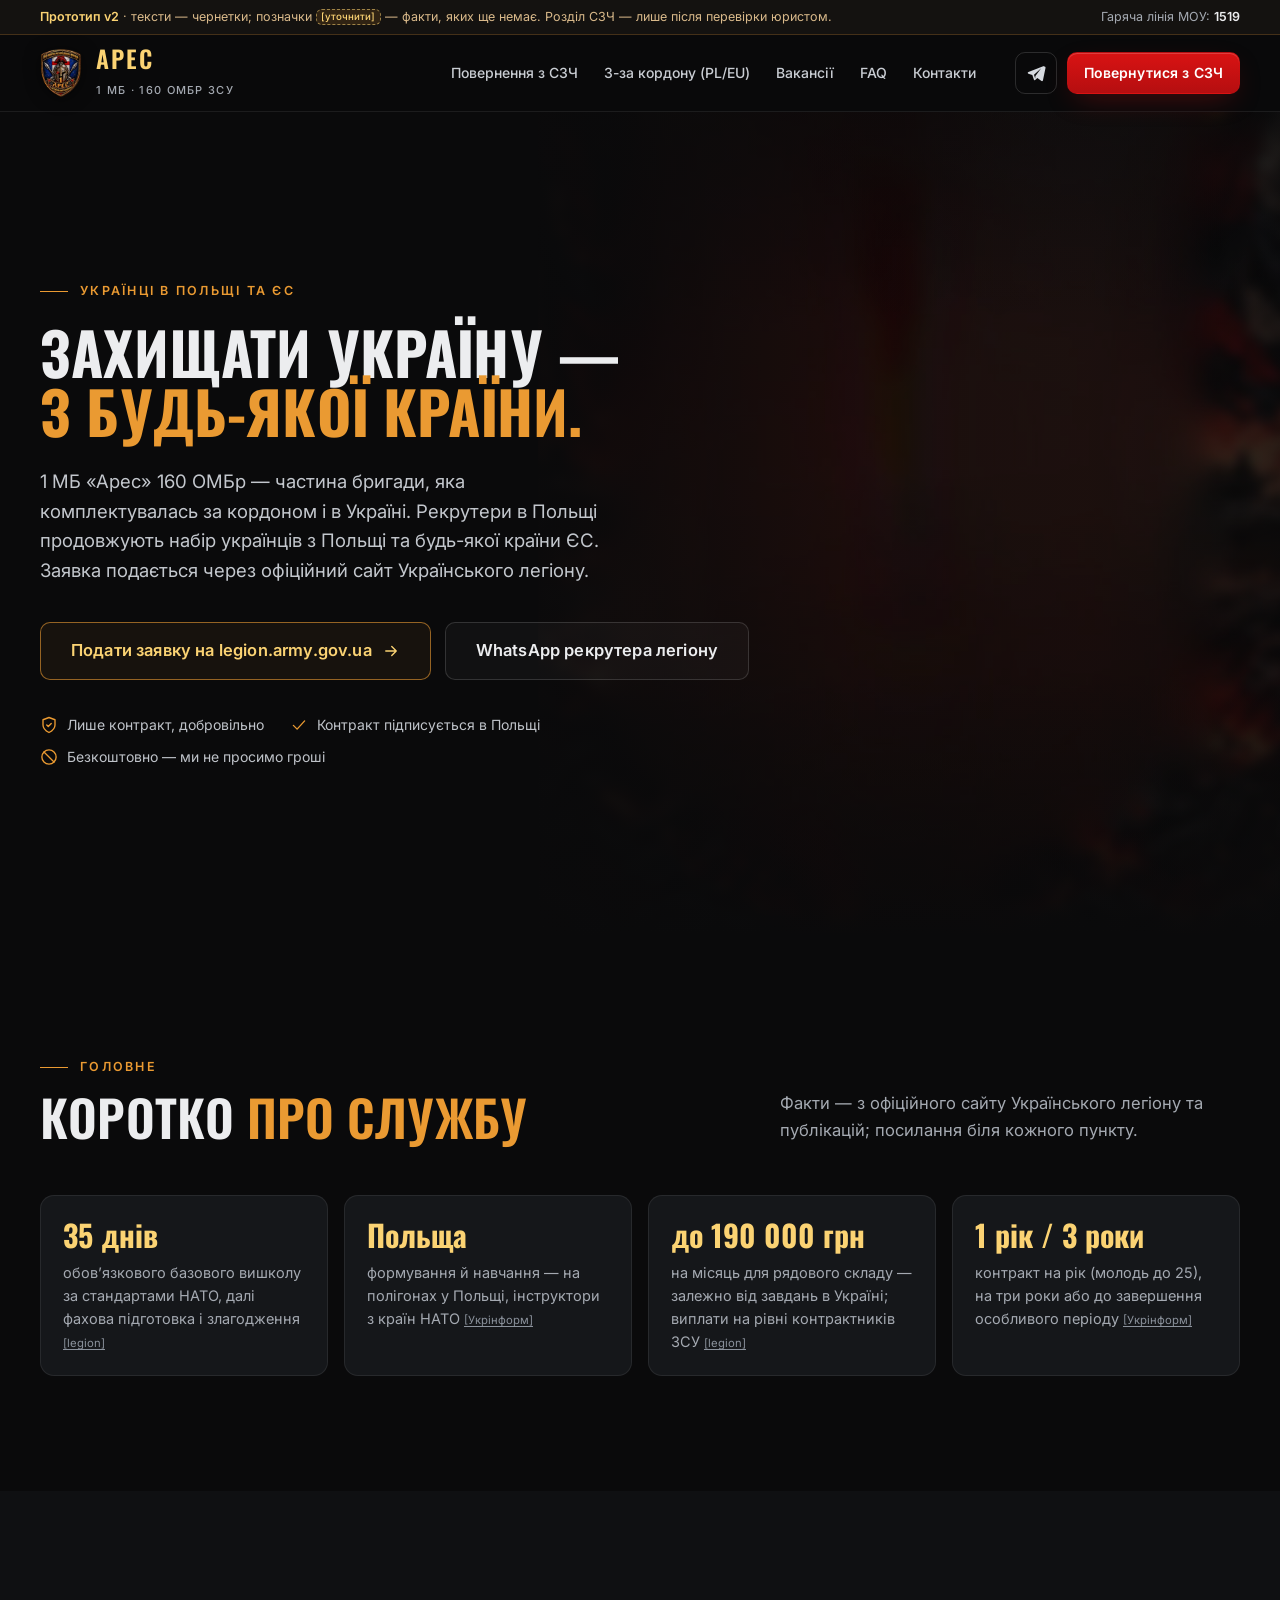
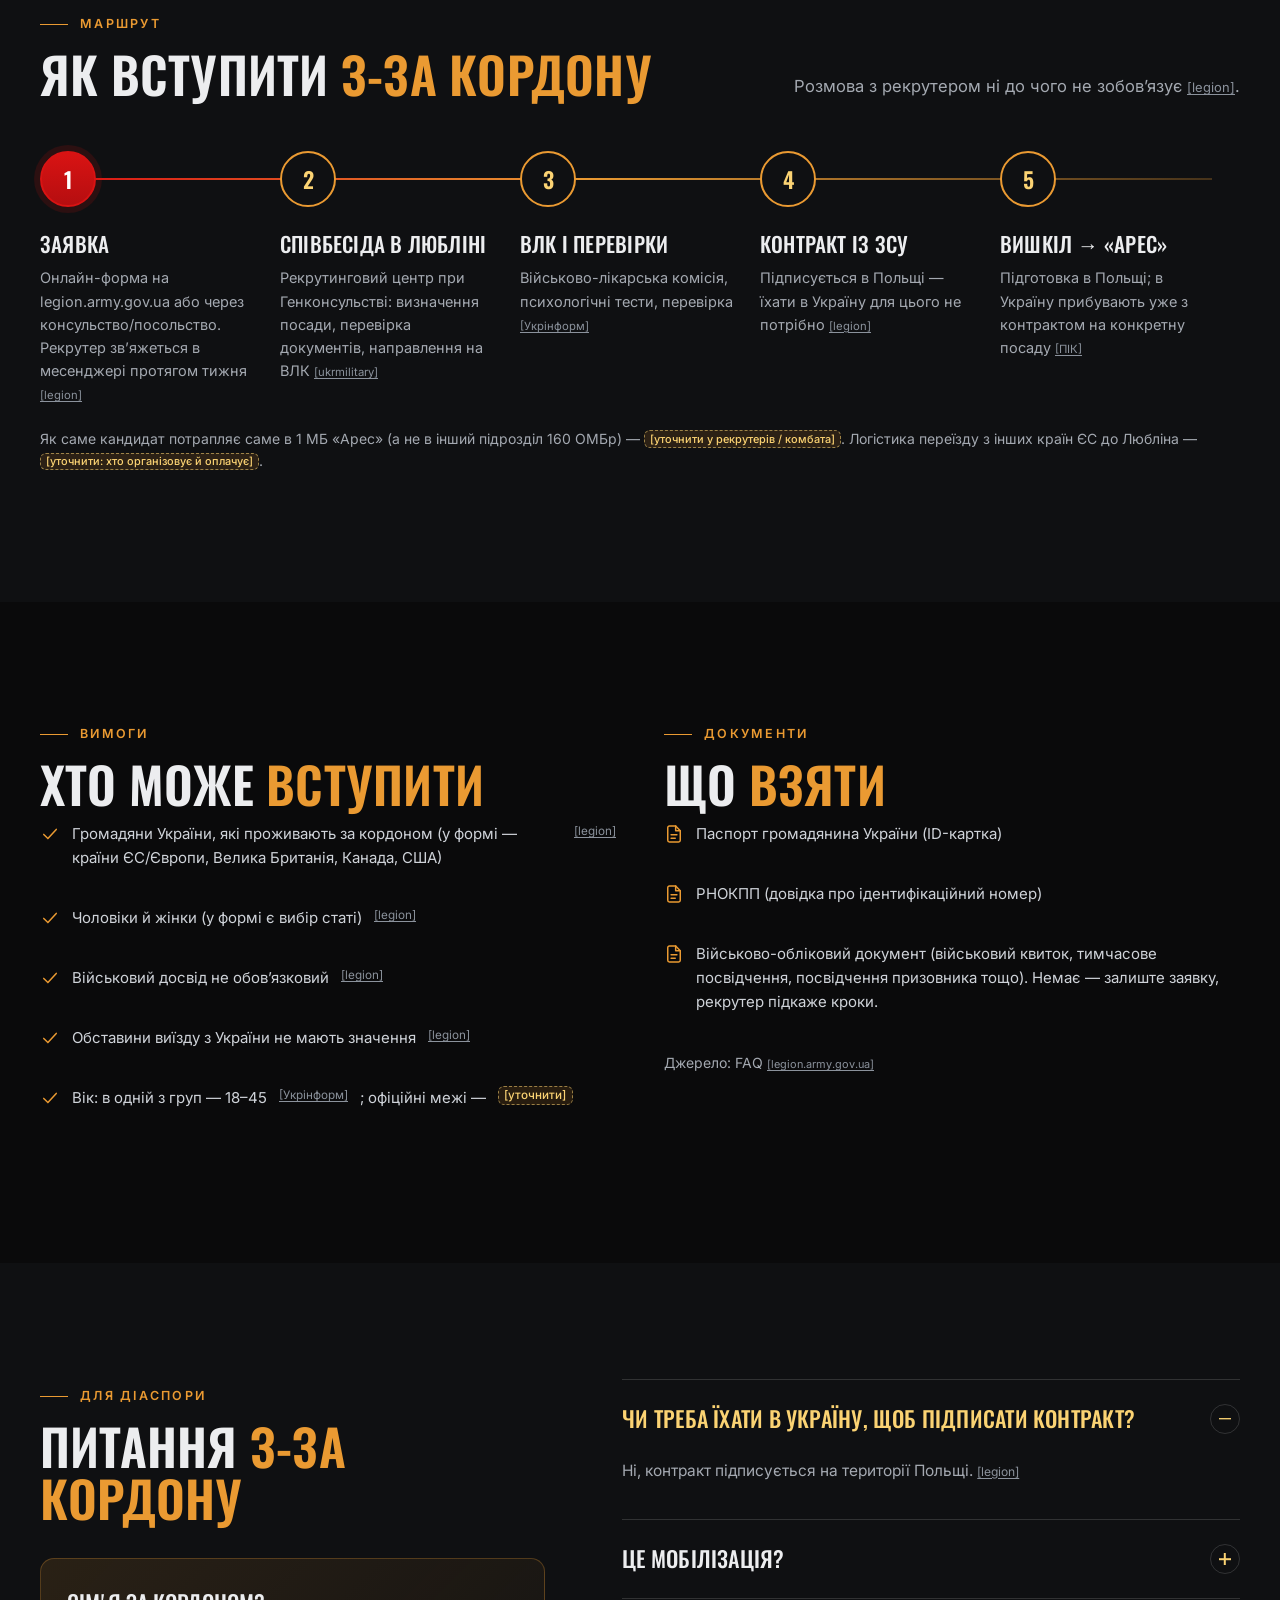
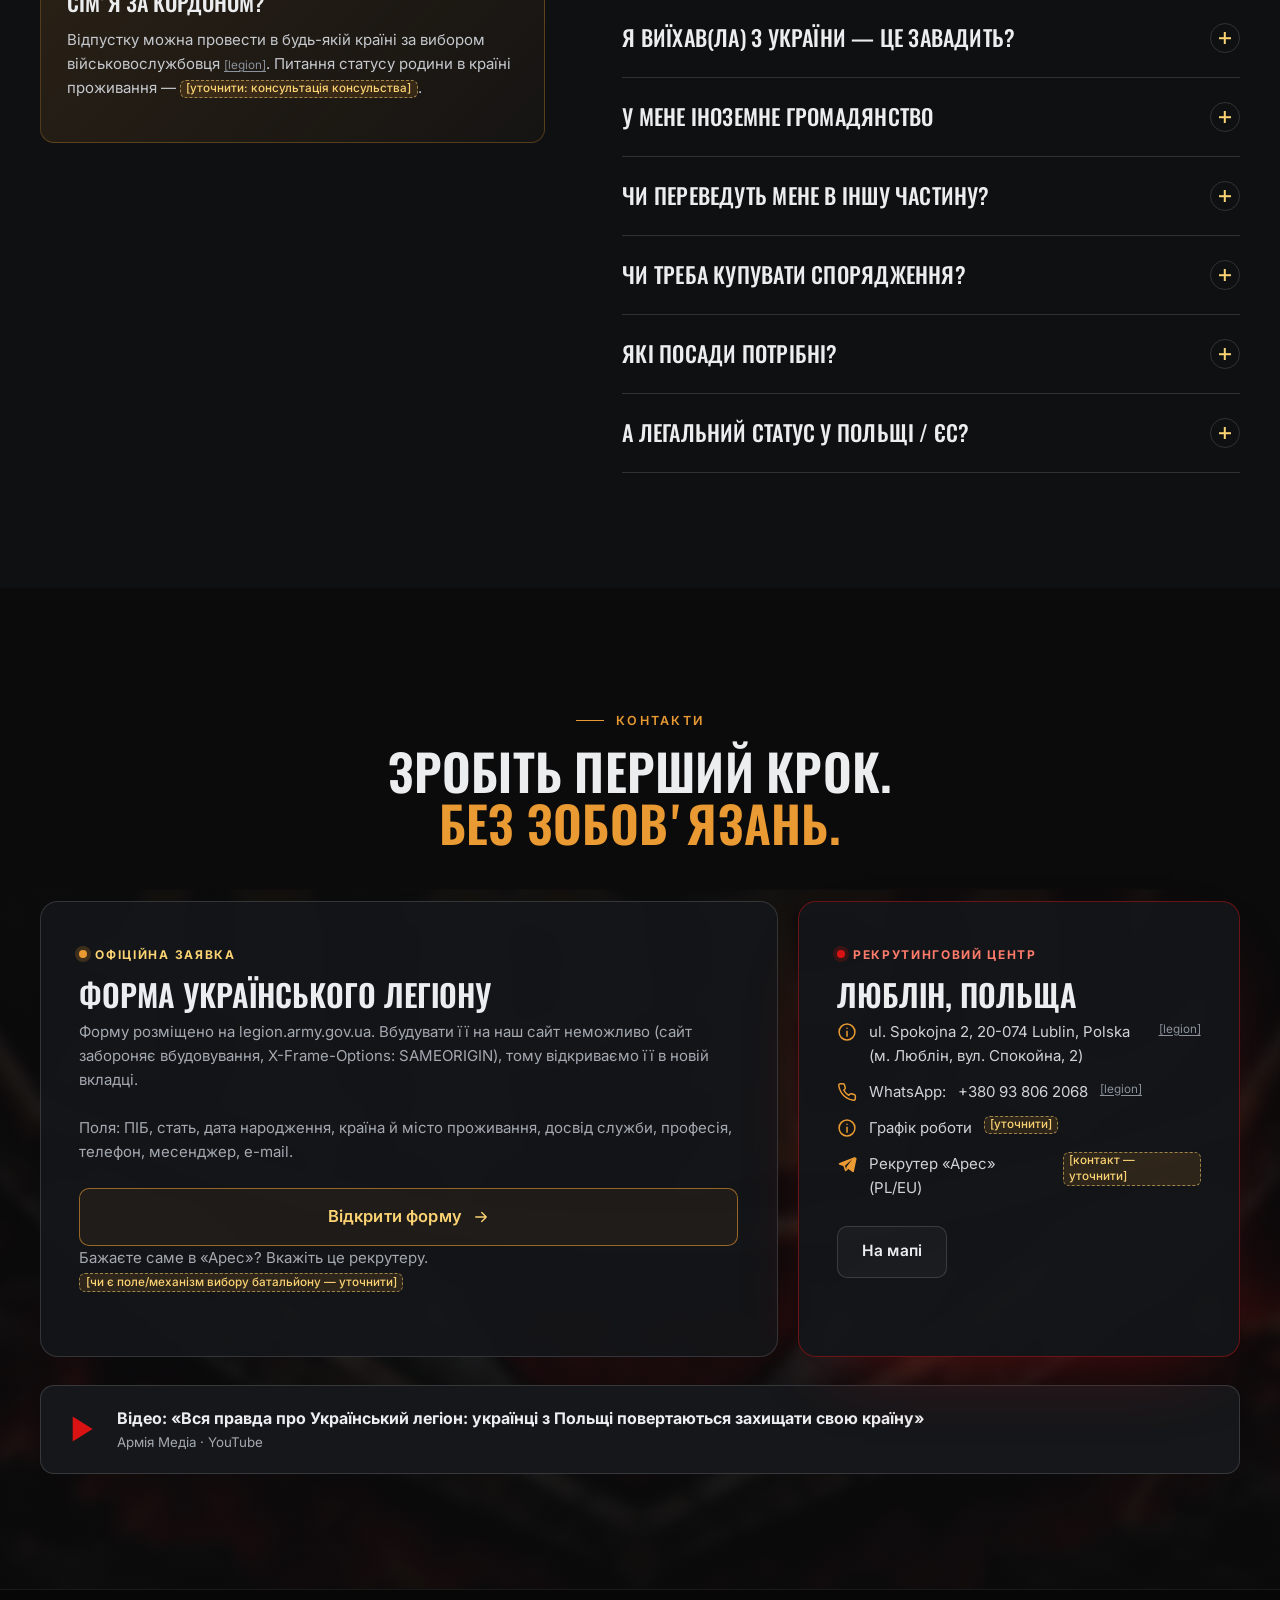
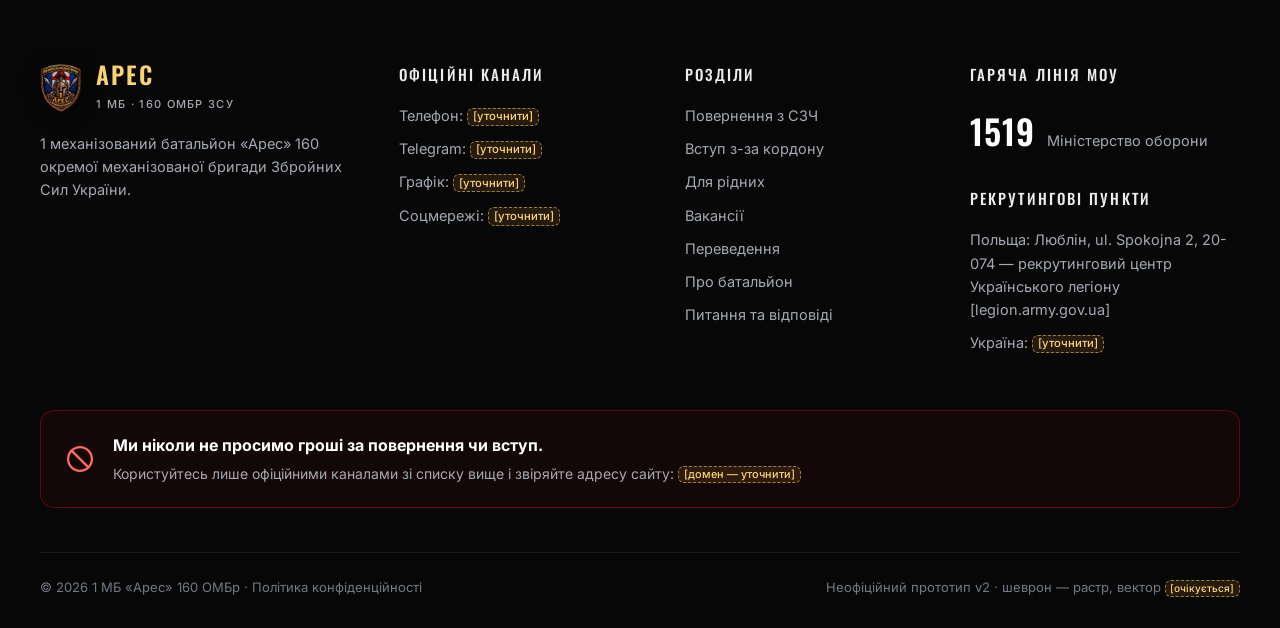
==== commit 83e0fb72: "Прибрано PL/EN версії; «Вступ з-за кордону» → «Долучитись перебуваючи за кордоном»" ====
--- a/abroad.html
+++ b/abroad.html
@@ -10,8 +10,7 @@
 <link rel="icon" href="assets/img/favicon.png">
 <link rel="preload" href="assets/fonts/Oswald.ttf" as="font" type="font/ttf" crossorigin>
 <link rel="stylesheet" href="assets/css/style.css">
-<link rel="stylesheet" href="assets/css/v2.css">
-<link rel="alternate" hreflang="pl" href="pl/index.html"><link rel="alternate" hreflang="en" href="en/index.html">
+<link rel="stylesheet" href="assets/css/v2.css?v=3">
 <!-- Без сторонніх скриптів аналітики/пікселів (вимога для сторінок СЗЧ). -->
 </head>
 <body>
@@ -66,7 +65,6 @@
       <a href="#footer">Контакти</a>
     </nav>
     <div class="header__actions">
-      <span class="langs"><a href="index.html" aria-current="true">UA</a><a href="pl/index.html" lang="pl">PL</a><a href="en/index.html" lang="en">EN</a></span>
       <a class="icon-btn" href="#" title="Telegram [акаунт — уточнити]" aria-label="Telegram"><svg class="icon icon--fill"><use href="#i-tg"/></svg></a>
       <a class="btn btn--red btn--sm" href="index.html#form">Повернутися з СЗЧ</a>
       <button class="icon-btn burger" type="button" aria-label="Меню" data-menu-open><svg class="icon"><use href="#i-menu"/></svg></button>
@@ -253,8 +251,8 @@
 
 <!-- Sticky-панель (мобільна) -->
 <nav class="mbar" aria-label="Швидкі дії">
-  <a href="#" title="Номер — [уточнити]"><svg class="icon"><use href="#i-phone"/></svg>Подзвонити</a>
-  <a href="#" title="Telegram — [уточнити]"><svg class="icon icon--fill"><use href="#i-tg"/></svg>Telegram</a>
+  <a href="szch.html"><svg class="icon"><use href="#i-shield"/></svg>З СЗЧ</a>
+  <a class="mbar__abroad" href="abroad.html" aria-current="page"><svg class="icon"><use href="#i-arrow"/></svg>PL/EU</a>
   <a class="mbar__main" href="index.html#form"><svg class="icon"><use href="#i-msg"/></svg>Заявка</a>
 </nav>
 
--- a/assets/css/v2.css
+++ b/assets/css/v2.css
@@ -31,3 +31,10 @@
 @media (max-width:520px){.facts{grid-template-columns:1fr}.path h3{font-size:24px}}
 @media (max-width:1480px){.nav a[href$="#stories"],.nav a[href$="#about"]{display:none}}
 @media (max-width:480px){.header .brand__sub{display:none}}
+/* mobile fix: PL/EU quick access + langs in menu */
+.mbar a.mbar__abroad{color:var(--gold-2);border-color:rgba(234,154,50,.6);background:rgba(234,154,50,.08)}
+.mbar a[aria-current]{outline:1px solid var(--gold)}
+.langs.langs--m{display:flex;width:max-content;margin-top:18px}
+/* mobile: language switch always visible in header */
+@media (max-width:900px){.header .langs{display:flex!important;padding:2px}.header .langs a{padding:6px 6px;font-size:11.5px}}
+@media (max-width:400px){.header .brand__name{font-size:18px}}
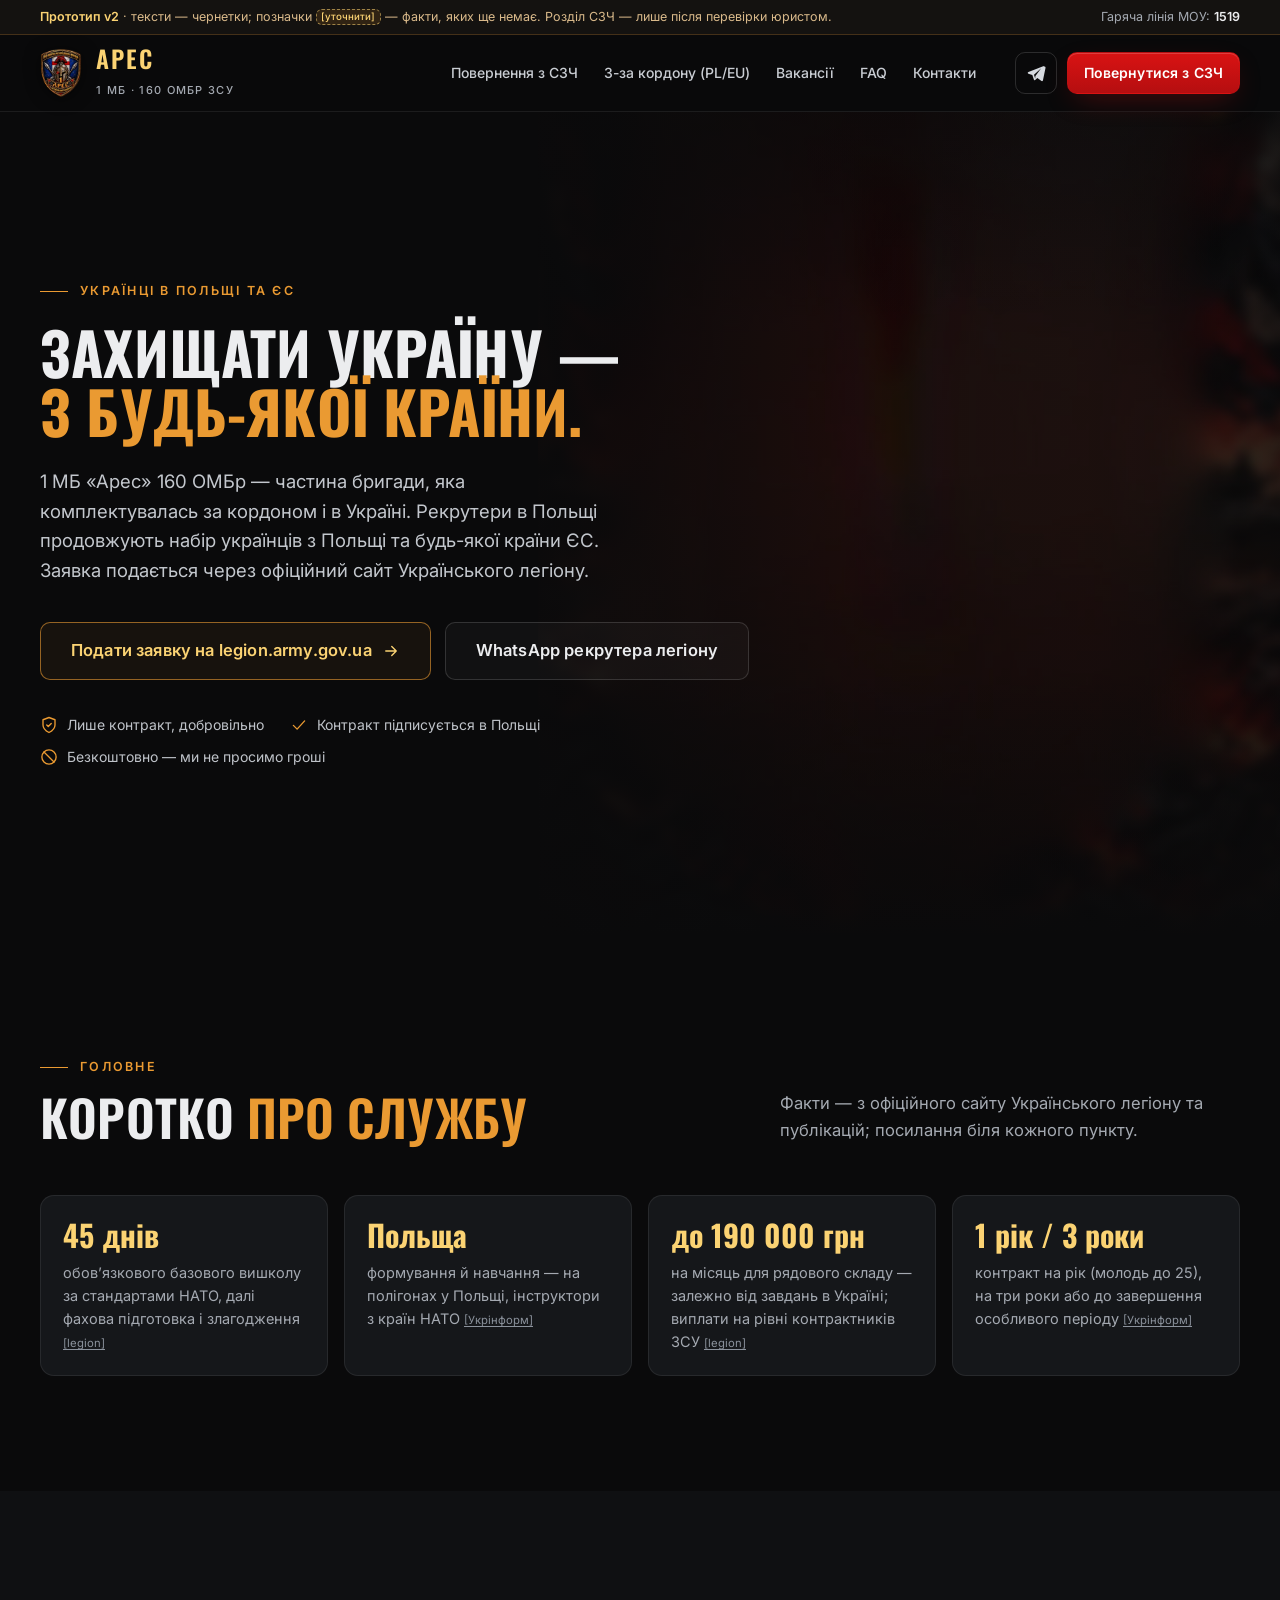
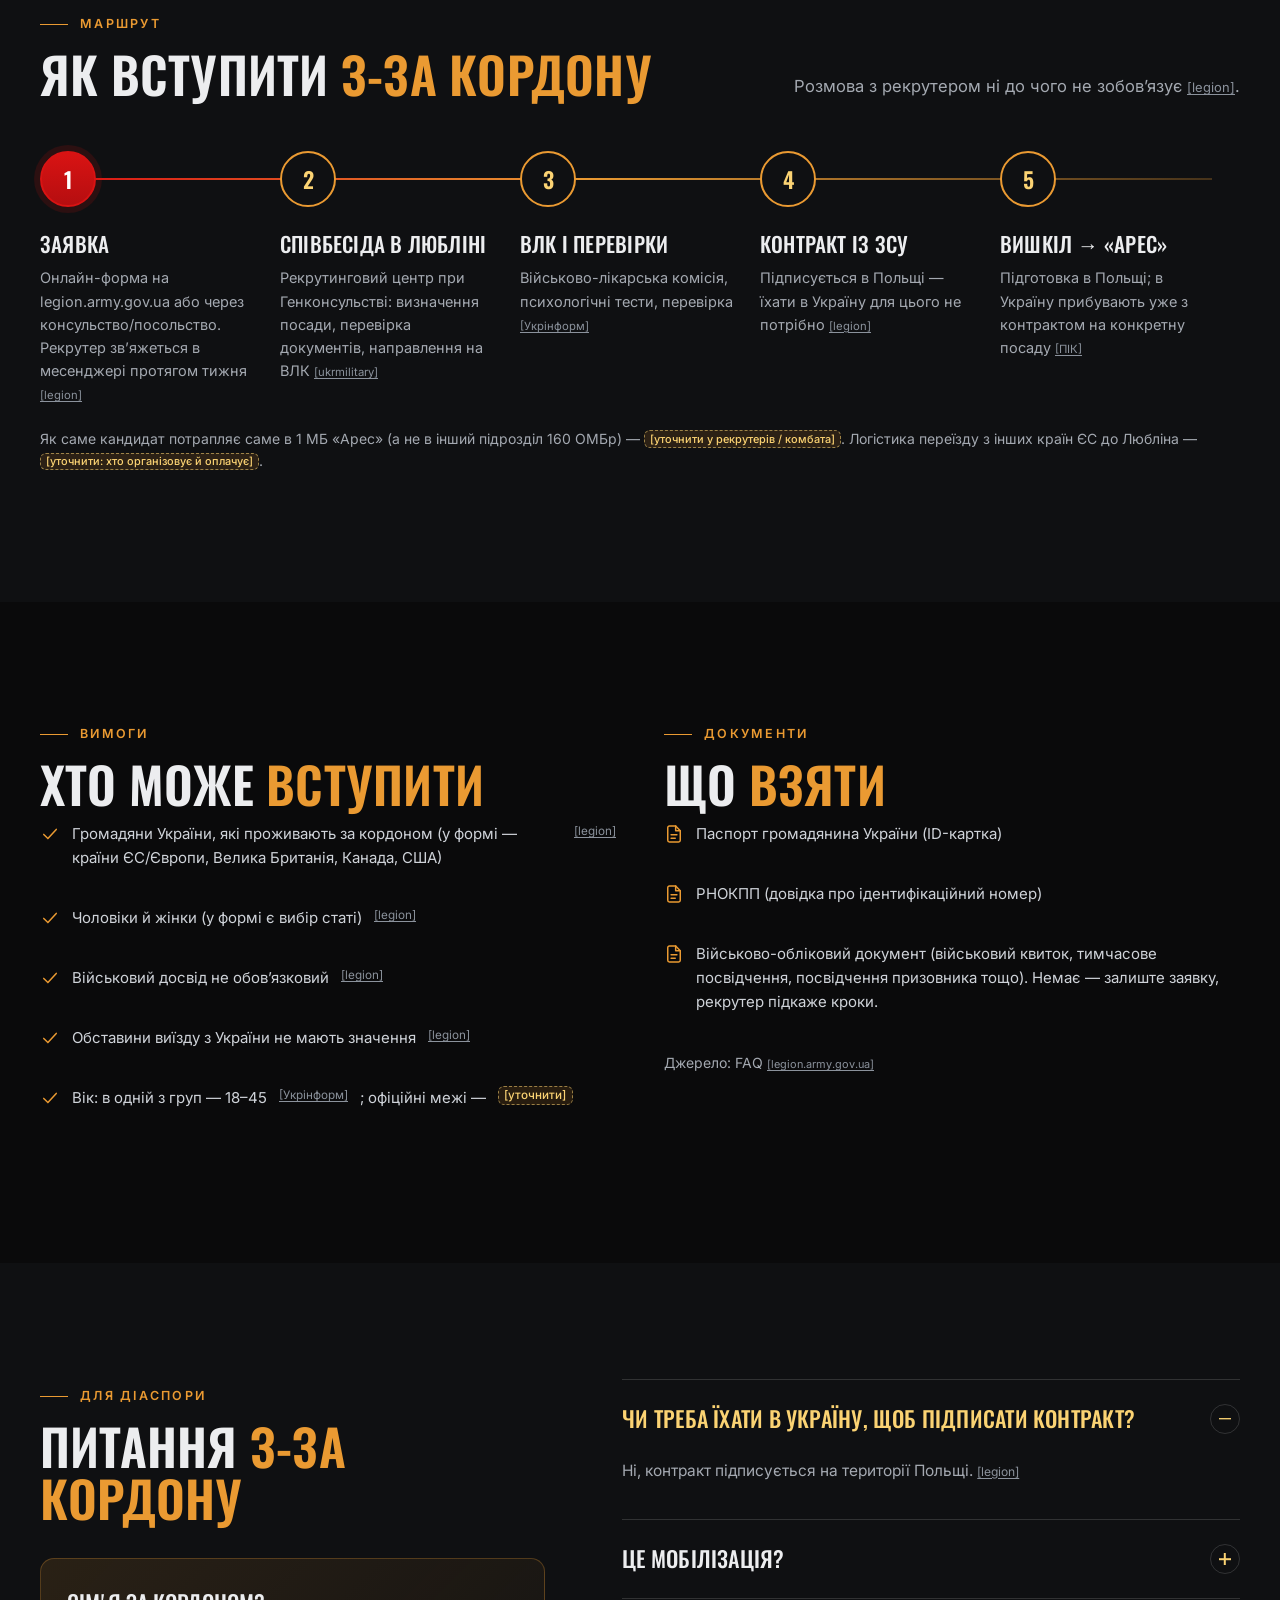
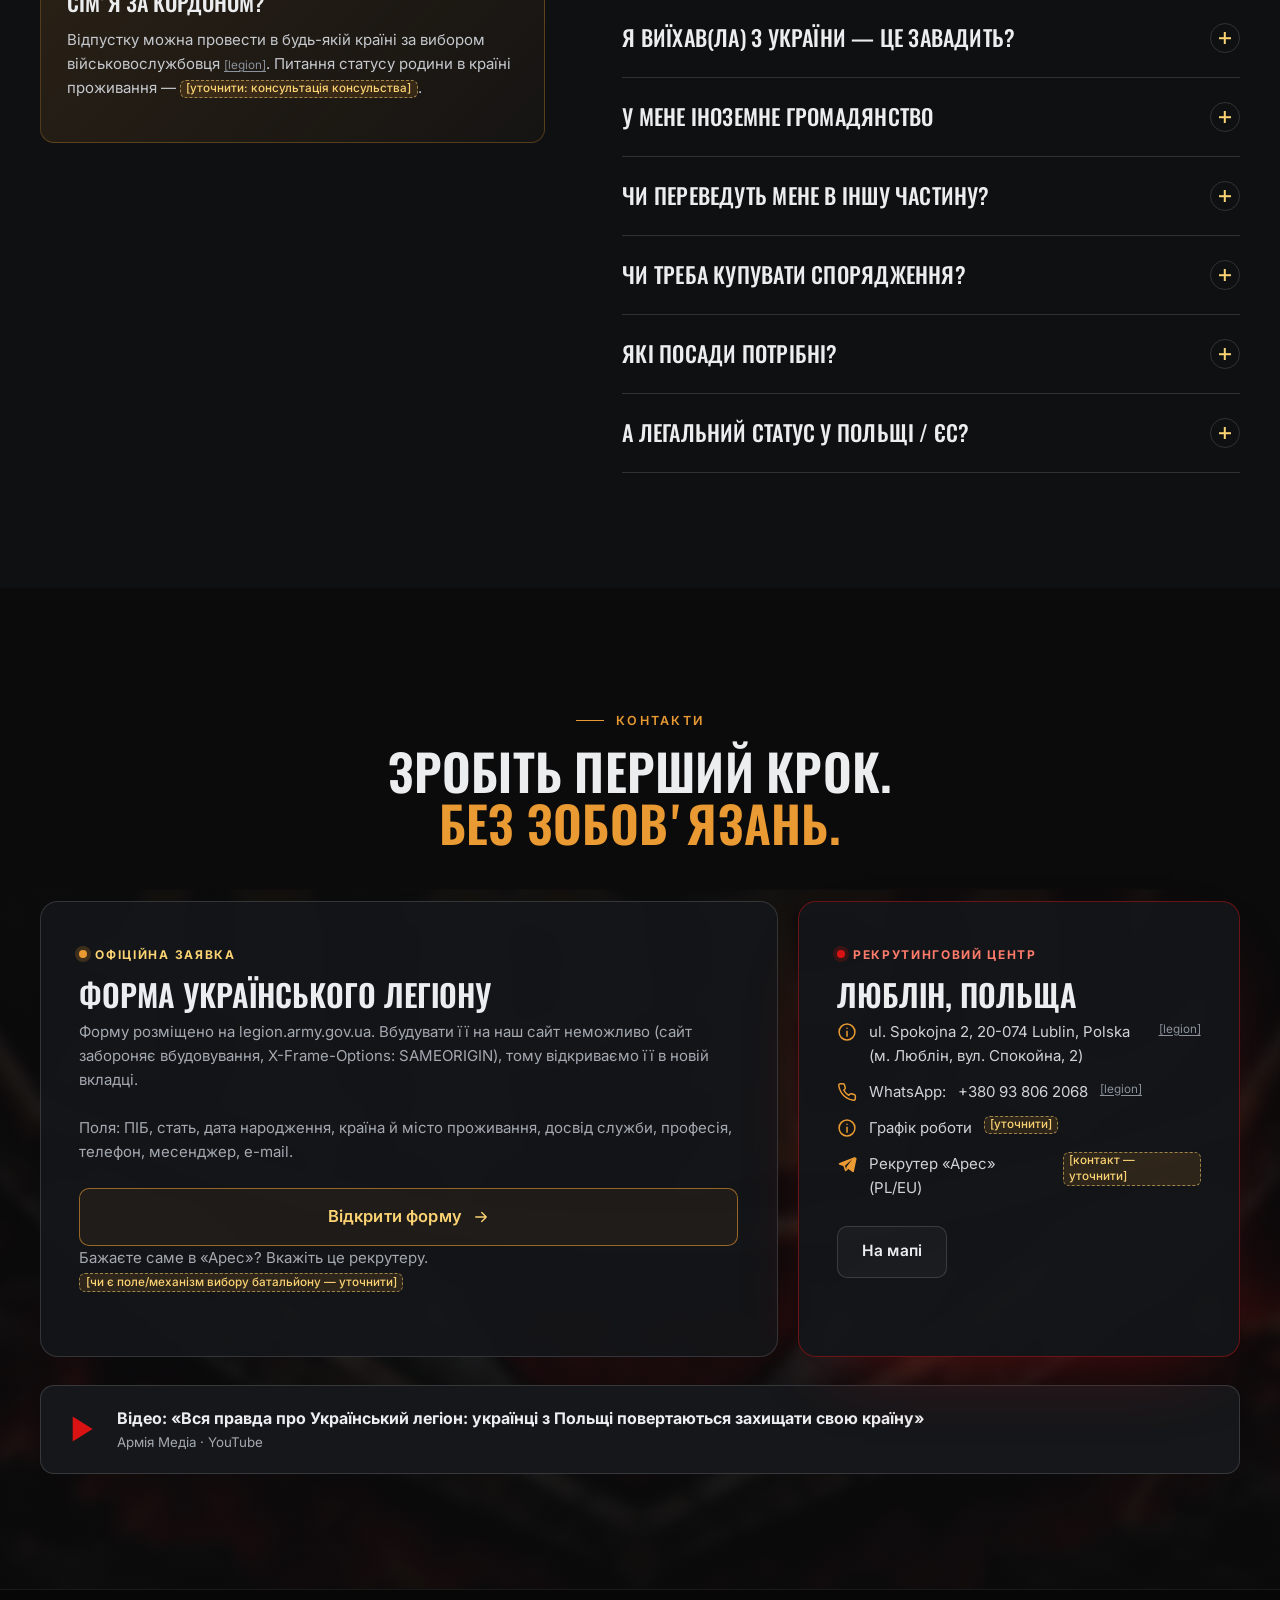
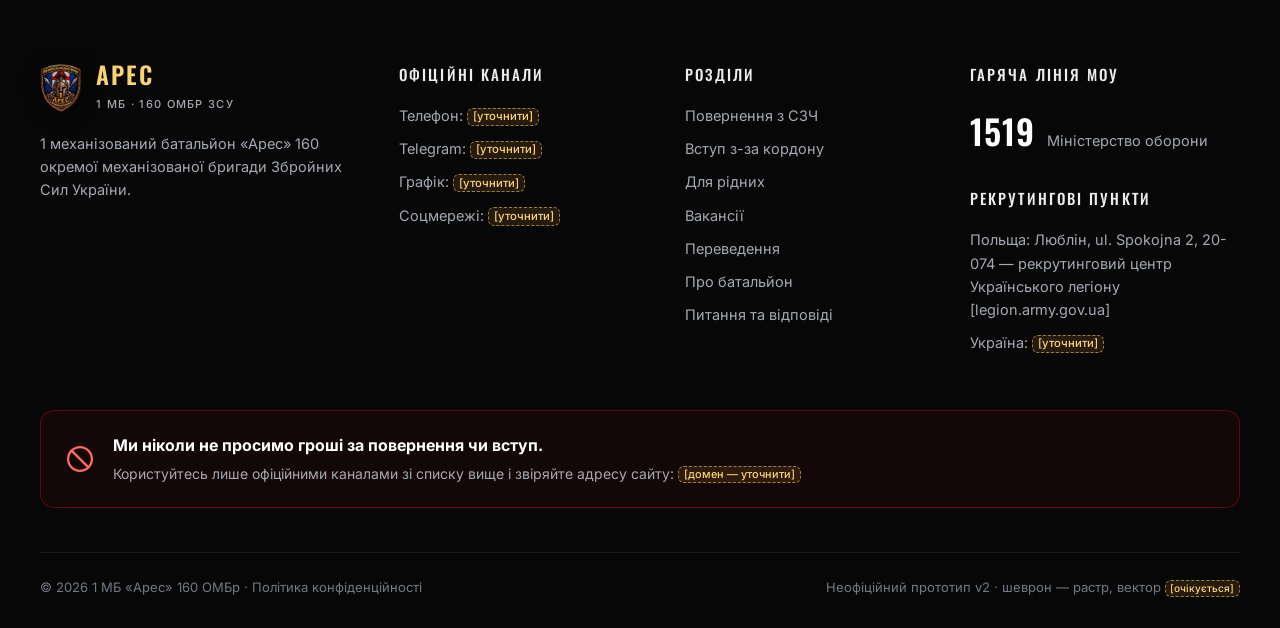
==== commit dc7d8d58: "Базовий вишкіл: 35 → 45 днів" ====
--- a/abroad.html
+++ b/abroad.html
@@ -4,7 +4,7 @@
 <meta charset="utf-8">
 <meta name="viewport" content="width=device-width, initial-scale=1, viewport-fit=cover">
 <title>Вступ з-за кордону (Польща, ЄС) · 1 МБ «Арес» 160 ОМБр</title>
-<meta name="description" content="Як українцю в Польщі чи ЄС вступити до ЗСУ за контрактом: заявка, Люблін, ВЛК, 35 днів вишколу в Польщі.">
+<meta name="description" content="Як українцю в Польщі чи ЄС вступити до ЗСУ за контрактом: заявка, Люблін, ВЛК, 45 днів вишколу в Польщі.">
 <meta name="robots" content="noindex, nofollow"><!-- прототип: не індексувати -->
 <meta name="theme-color" content="#0A0A0B">
 <link rel="icon" href="assets/img/favicon.png">
@@ -114,7 +114,7 @@
     <div class="section__head"><div><span class="eyebrow">Головне</span><h2 class="h2" id="facts-title">Коротко <em>про службу</em></h2></div>
     <p class="lead">Факти — з офіційного сайту Українського легіону та публікацій; посилання біля кожного пункту.</p></div>
     <div class="facts">
-      <div class="fact"><b>35 днів</b><p>обовʼязкового базового вишколу за стандартами НАТО, далі фахова підготовка і злагодження <a class="src" href="https://legion.army.gov.ua/" target="_blank" rel="noopener">[legion]</a></p></div>
+      <div class="fact"><b>45 днів</b><p>обовʼязкового базового вишколу за стандартами НАТО, далі фахова підготовка і злагодження <a class="src" href="https://legion.army.gov.ua/" target="_blank" rel="noopener">[legion]</a></p></div>
       <div class="fact"><b>Польща</b><p>формування й навчання — на полігонах у Польщі, інструктори з країн НАТО <a class="src" href="https://www.ukrinform.ua/amp/rubric-society/4103753-grupa-dobrovolciv-ukrainskogo-legionu-pidpisala-v-lublini-kontrakti-iz-zsu.html" target="_blank" rel="noopener">[Укрінформ]</a></p></div>
       <div class="fact"><b>до 190 000 грн</b><p>на місяць для рядового складу — залежно від завдань в Україні; виплати на рівні контрактників ЗСУ <a class="src" href="https://legion.army.gov.ua/" target="_blank" rel="noopener">[legion]</a></p></div>
       <div class="fact"><b>1 рік / 3 роки</b><p>контракт на рік (молодь до 25), на три роки або до завершення особливого періоду <a class="src" href="https://www.ukrinform.ua/amp/rubric-society/4103753-grupa-dobrovolciv-ukrainskogo-legionu-pidpisala-v-lublini-kontrakti-iz-zsu.html" target="_blank" rel="noopener">[Укрінформ]</a></p></div>
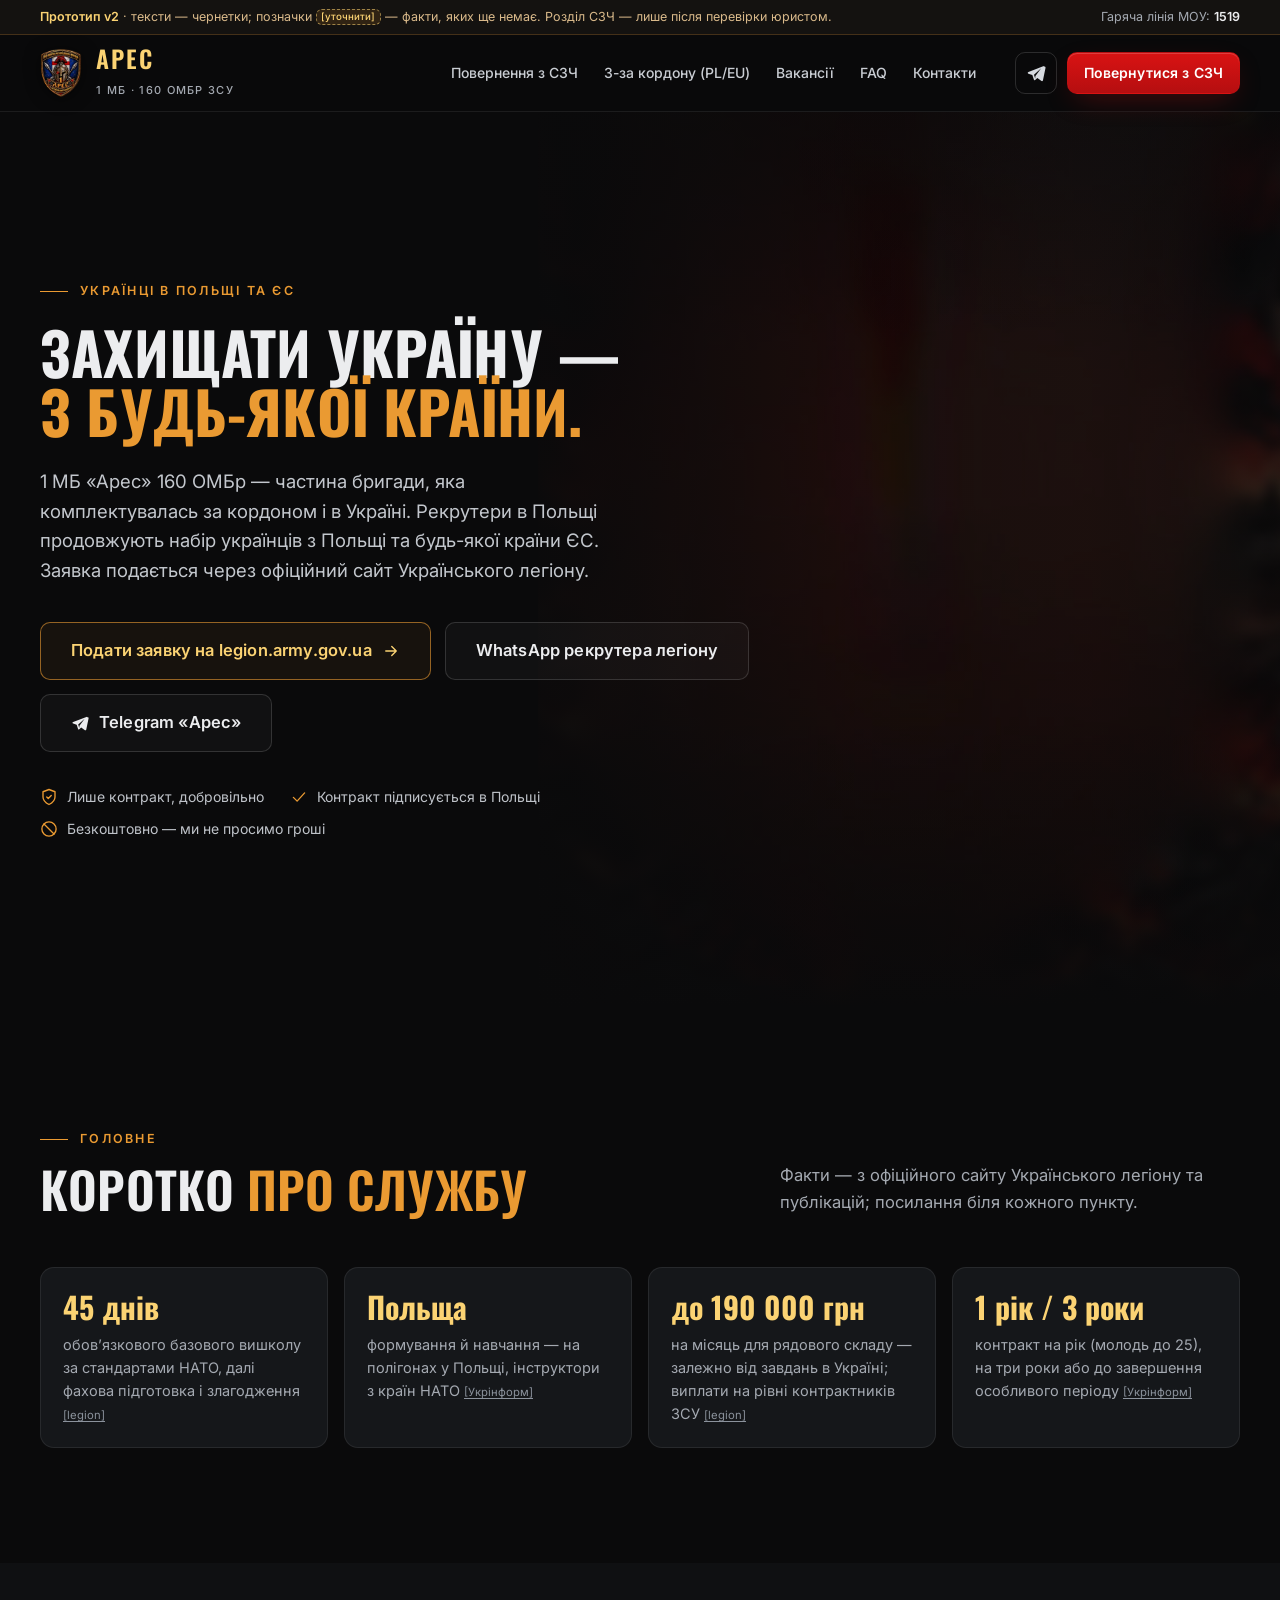
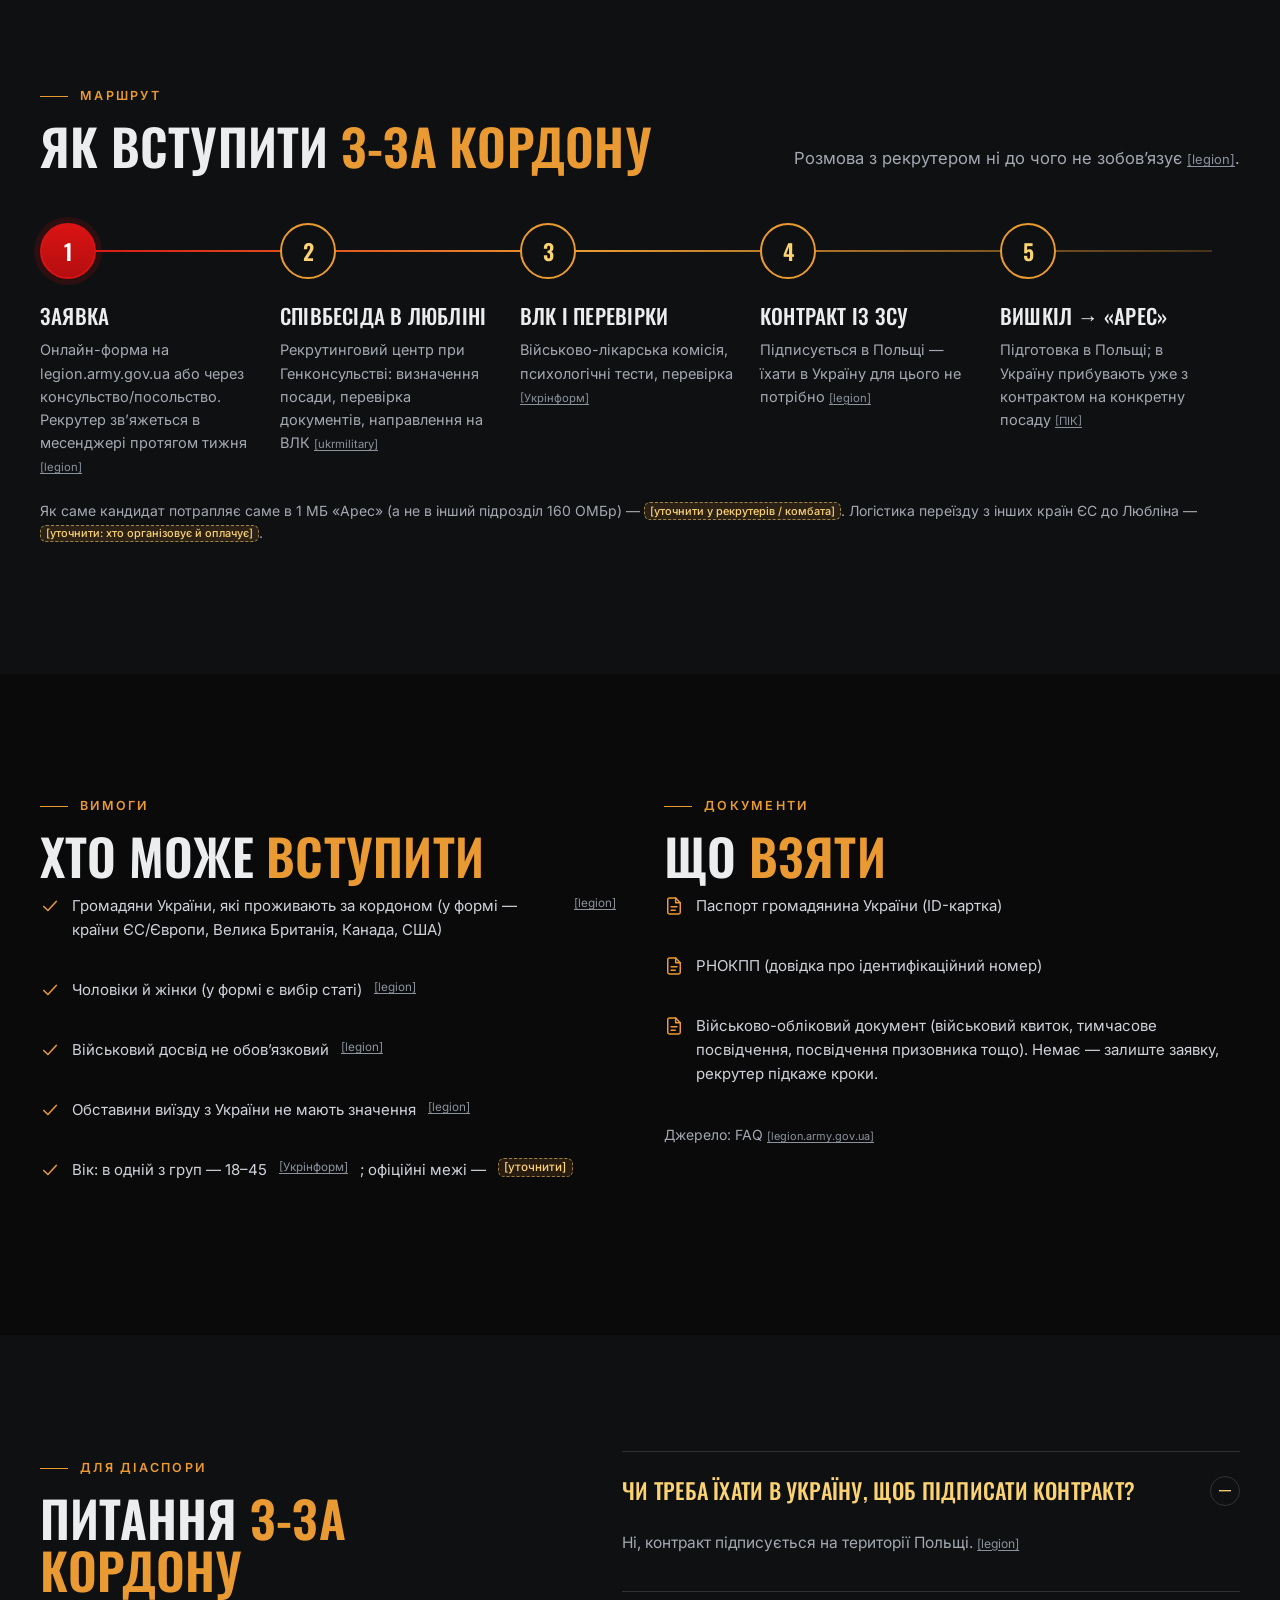
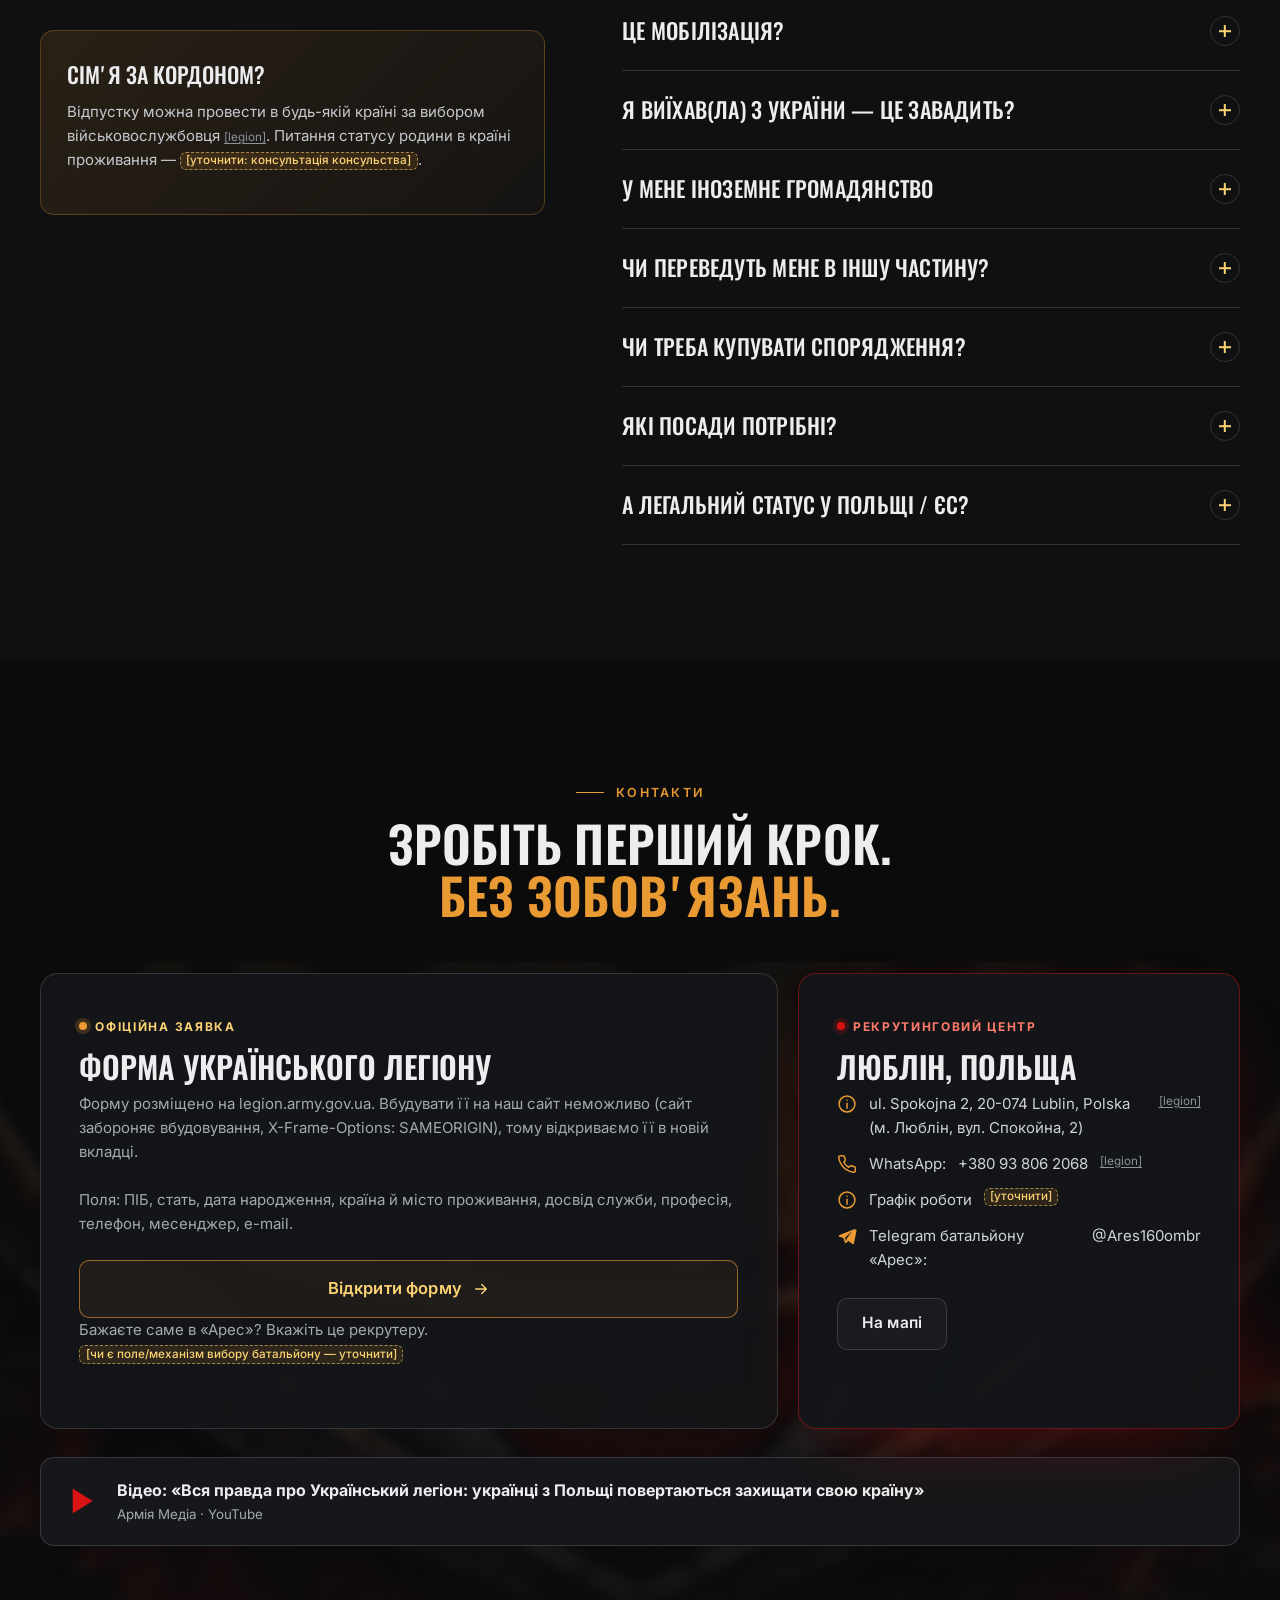
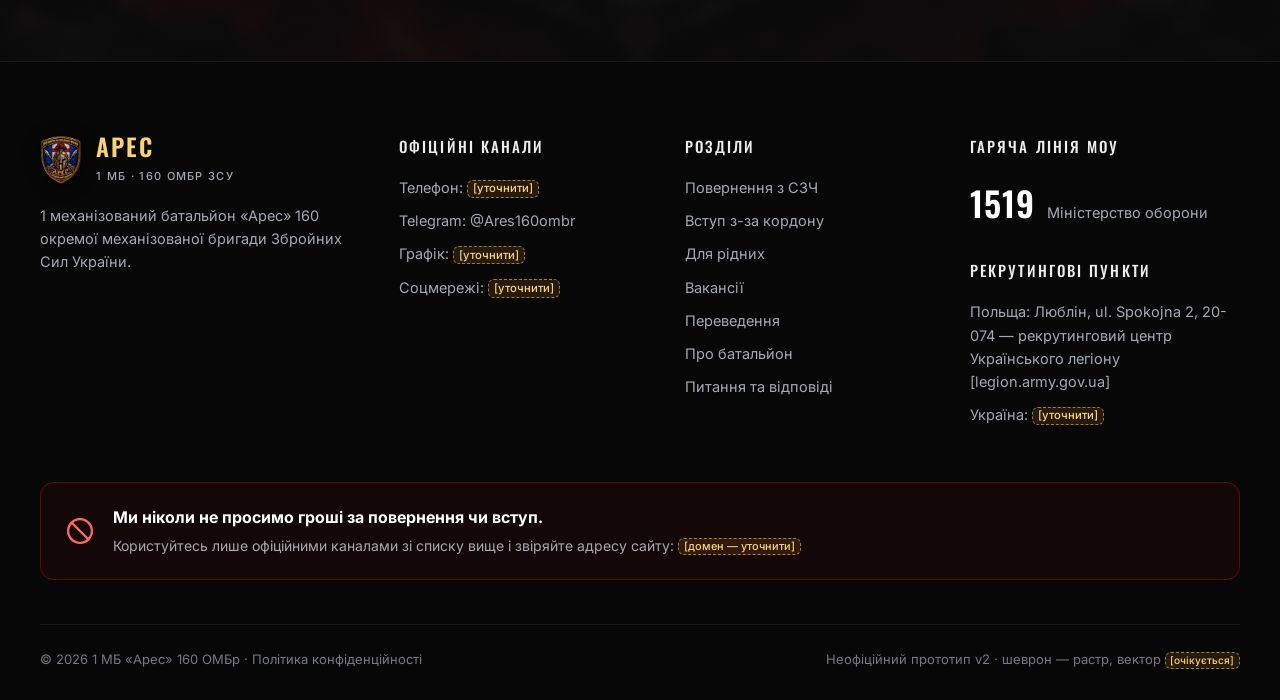
==== commit c85dbc08: "Telegram @Ares160ombr: кнопки на всіх сторінках + кнопка на сторінці для закордону" ====
--- a/abroad.html
+++ b/abroad.html
@@ -65,7 +65,7 @@
       <a href="#footer">Контакти</a>
     </nav>
     <div class="header__actions">
-      <a class="icon-btn" href="#" title="Telegram [акаунт — уточнити]" aria-label="Telegram"><svg class="icon icon--fill"><use href="#i-tg"/></svg></a>
+      <a class="icon-btn" href="https://t.me/Ares160ombr" target="_blank" rel="noopener" title="Telegram @Ares160ombr" aria-label="Telegram"><svg class="icon icon--fill"><use href="#i-tg"/></svg></a>
       <a class="btn btn--red btn--sm" href="index.html#form">Повернутися з СЗЧ</a>
       <button class="icon-btn burger" type="button" aria-label="Меню" data-menu-open><svg class="icon"><use href="#i-menu"/></svg></button>
     </div>
@@ -100,6 +100,7 @@
     <div class="hero__ctas">
       <a class="btn btn--gold btn--lg" href="https://legion.army.gov.ua/#join" target="_blank" rel="noopener">Подати заявку на legion.army.gov.ua <svg class="icon"><use href="#i-arrow"/></svg></a>
       <a class="btn btn--ghost btn--lg" href="https://wa.me/380938062068" target="_blank" rel="noopener">WhatsApp рекрутера легіону</a>
+      <a class="btn btn--ghost btn--lg" href="https://t.me/Ares160ombr" target="_blank" rel="noopener"><svg class="icon icon--fill"><use href="#i-tg"/></svg> Telegram «Арес»</a>
     </div>
     <ul class="hero__assure">
       <li><svg class="icon"><use href="#i-shield"/></svg>Лише контракт, добровільно</li>
@@ -190,7 +191,7 @@
           <li><svg class="icon"><use href="#i-info"/></svg>ul. Spokojna 2, 20-074 Lublin, Polska (м. Люблін, вул. Спокойна, 2) <a class="src" href="https://legion.army.gov.ua/" target="_blank" rel="noopener">[legion]</a></li>
           <li><svg class="icon"><use href="#i-phone"/></svg>WhatsApp: <a href="https://wa.me/380938062068" target="_blank" rel="noopener">+380 93 806 2068</a> <a class="src" href="https://legion.army.gov.ua/" target="_blank" rel="noopener">[legion]</a></li>
           <li><svg class="icon"><use href="#i-info"/></svg>Графік роботи <span class="tbd">[уточнити]</span></li>
-          <li><svg class="icon icon--fill"><use href="#i-tg"/></svg>Рекрутер «Арес» (PL/EU) <span class="tbd">[контакт — уточнити]</span></li>
+          <li><svg class="icon icon--fill"><use href="#i-tg"/></svg>Telegram батальйону «Арес»: <a href="https://t.me/Ares160ombr" target="_blank" rel="noopener">@Ares160ombr</a></li>
         </ul>
         <div class="btns"><a class="btn btn--ghost" href="https://www.google.com/maps/search/?api=1&query=ul.+Spokojna+2,+20-074+Lublin" target="_blank" rel="noopener">На мапі</a></div>
       </div>
@@ -214,7 +215,7 @@
         <h4>Офіційні канали</h4>
         <ul>
           <li>Телефон: <span class="tbd">[уточнити]</span></li>
-          <li>Telegram: <span class="tbd">[уточнити]</span></li>
+          <li>Telegram: <a href="https://t.me/Ares160ombr" target="_blank" rel="noopener">@Ares160ombr</a></li>
           <li>Графік: <span class="tbd">[уточнити]</span></li>
           <li>Соцмережі: <span class="tbd">[уточнити]</span></li>
         </ul>
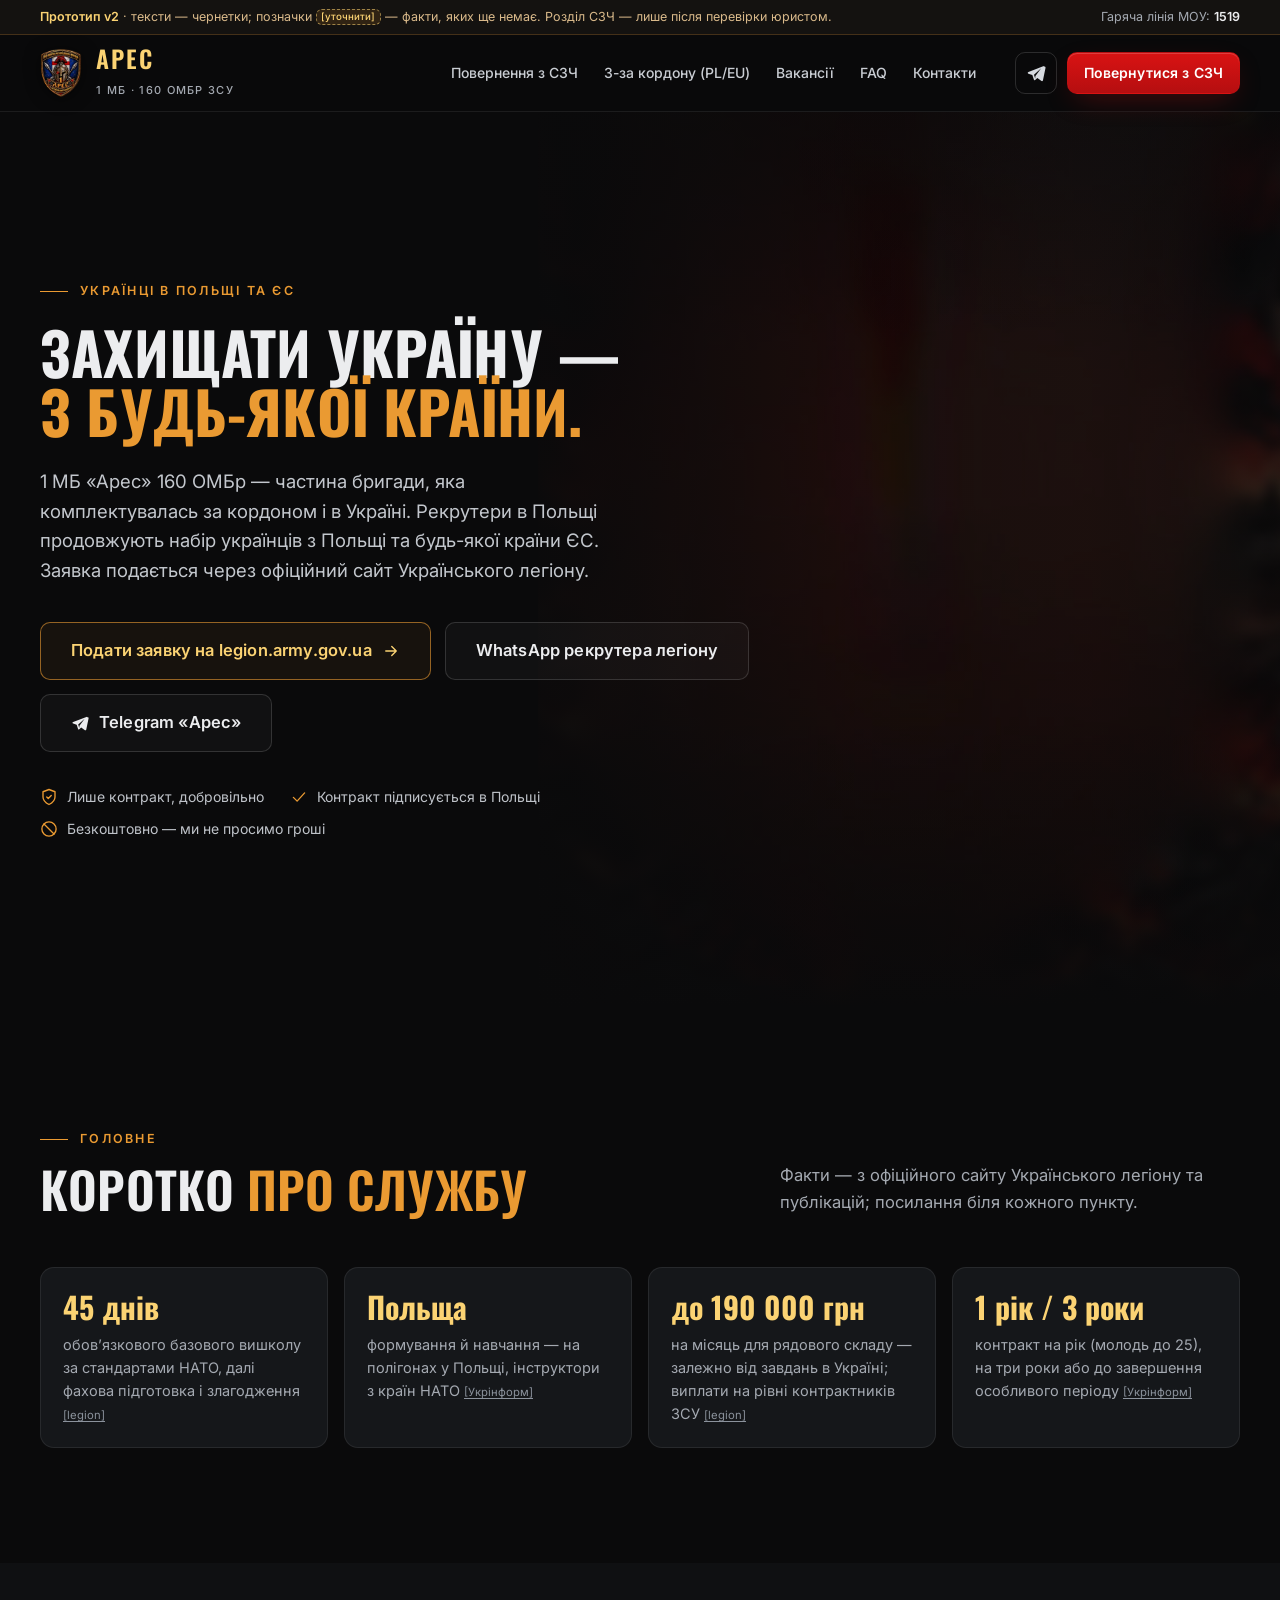
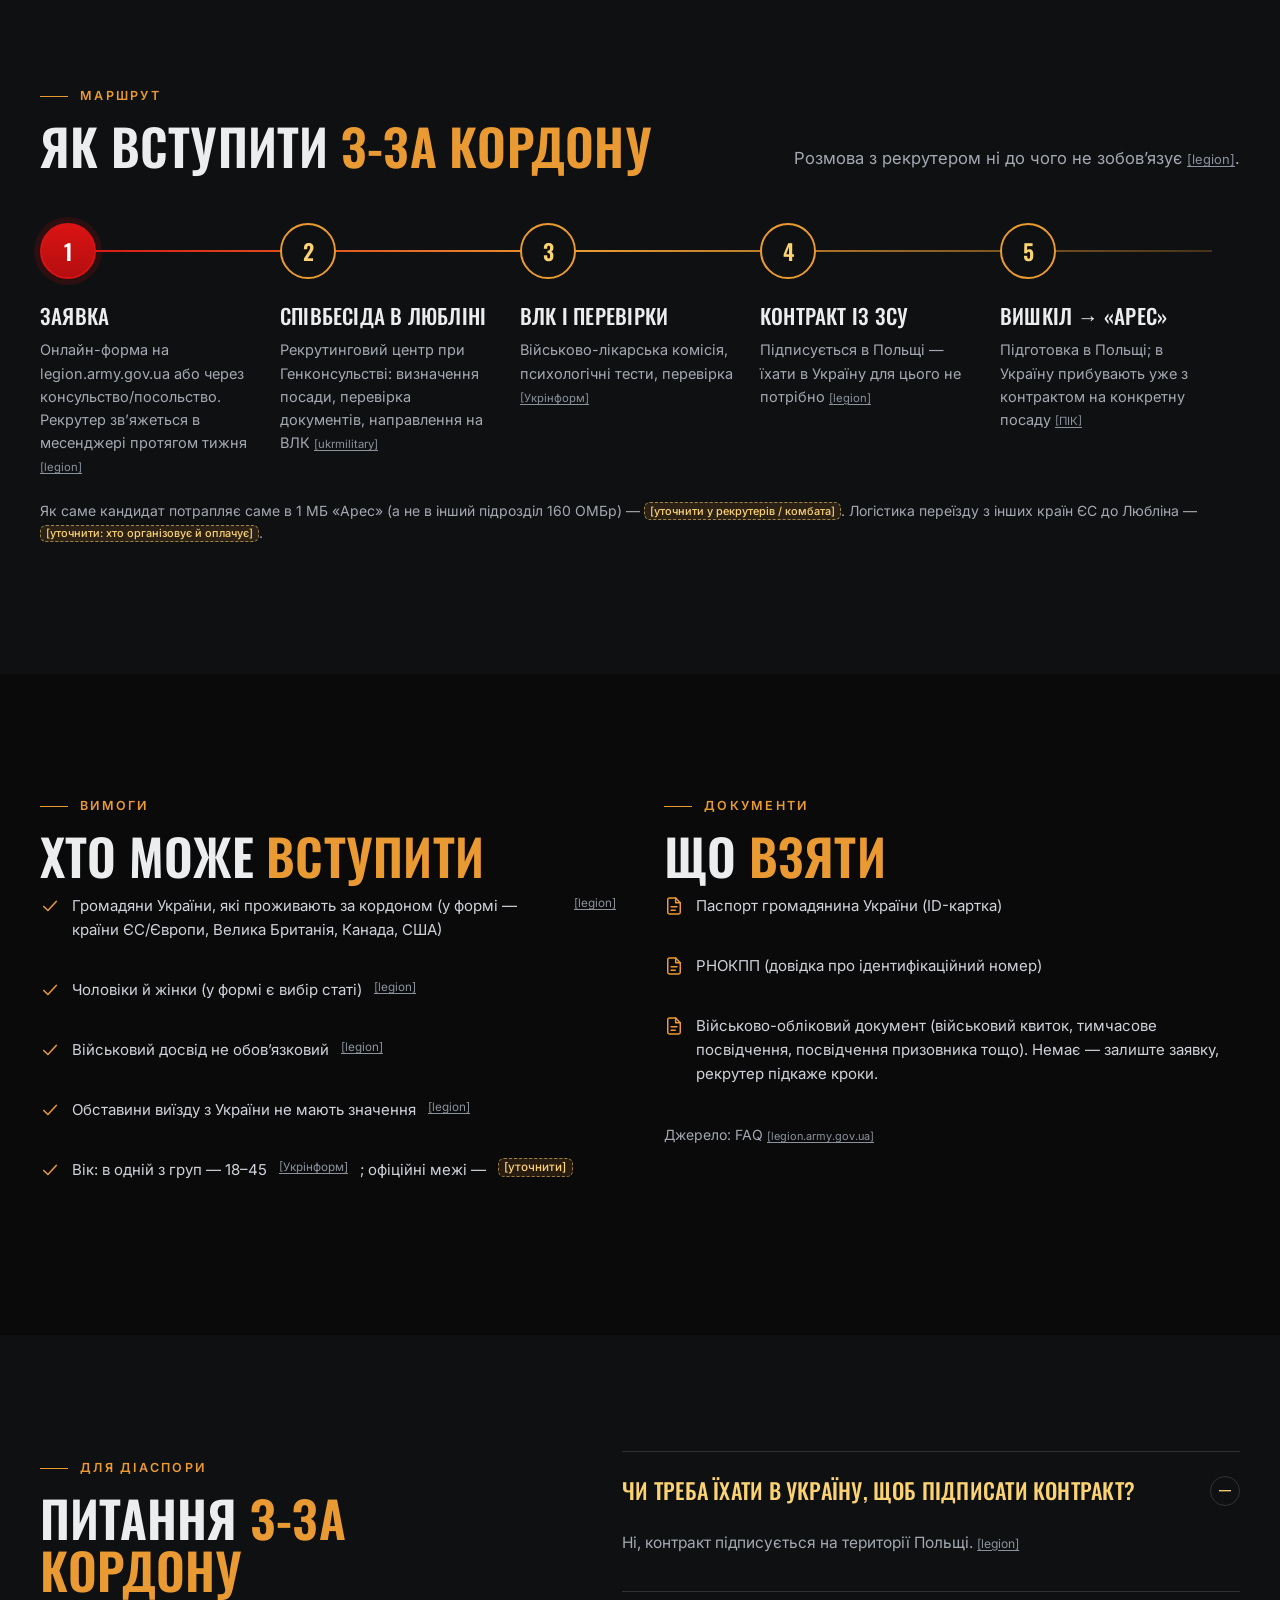
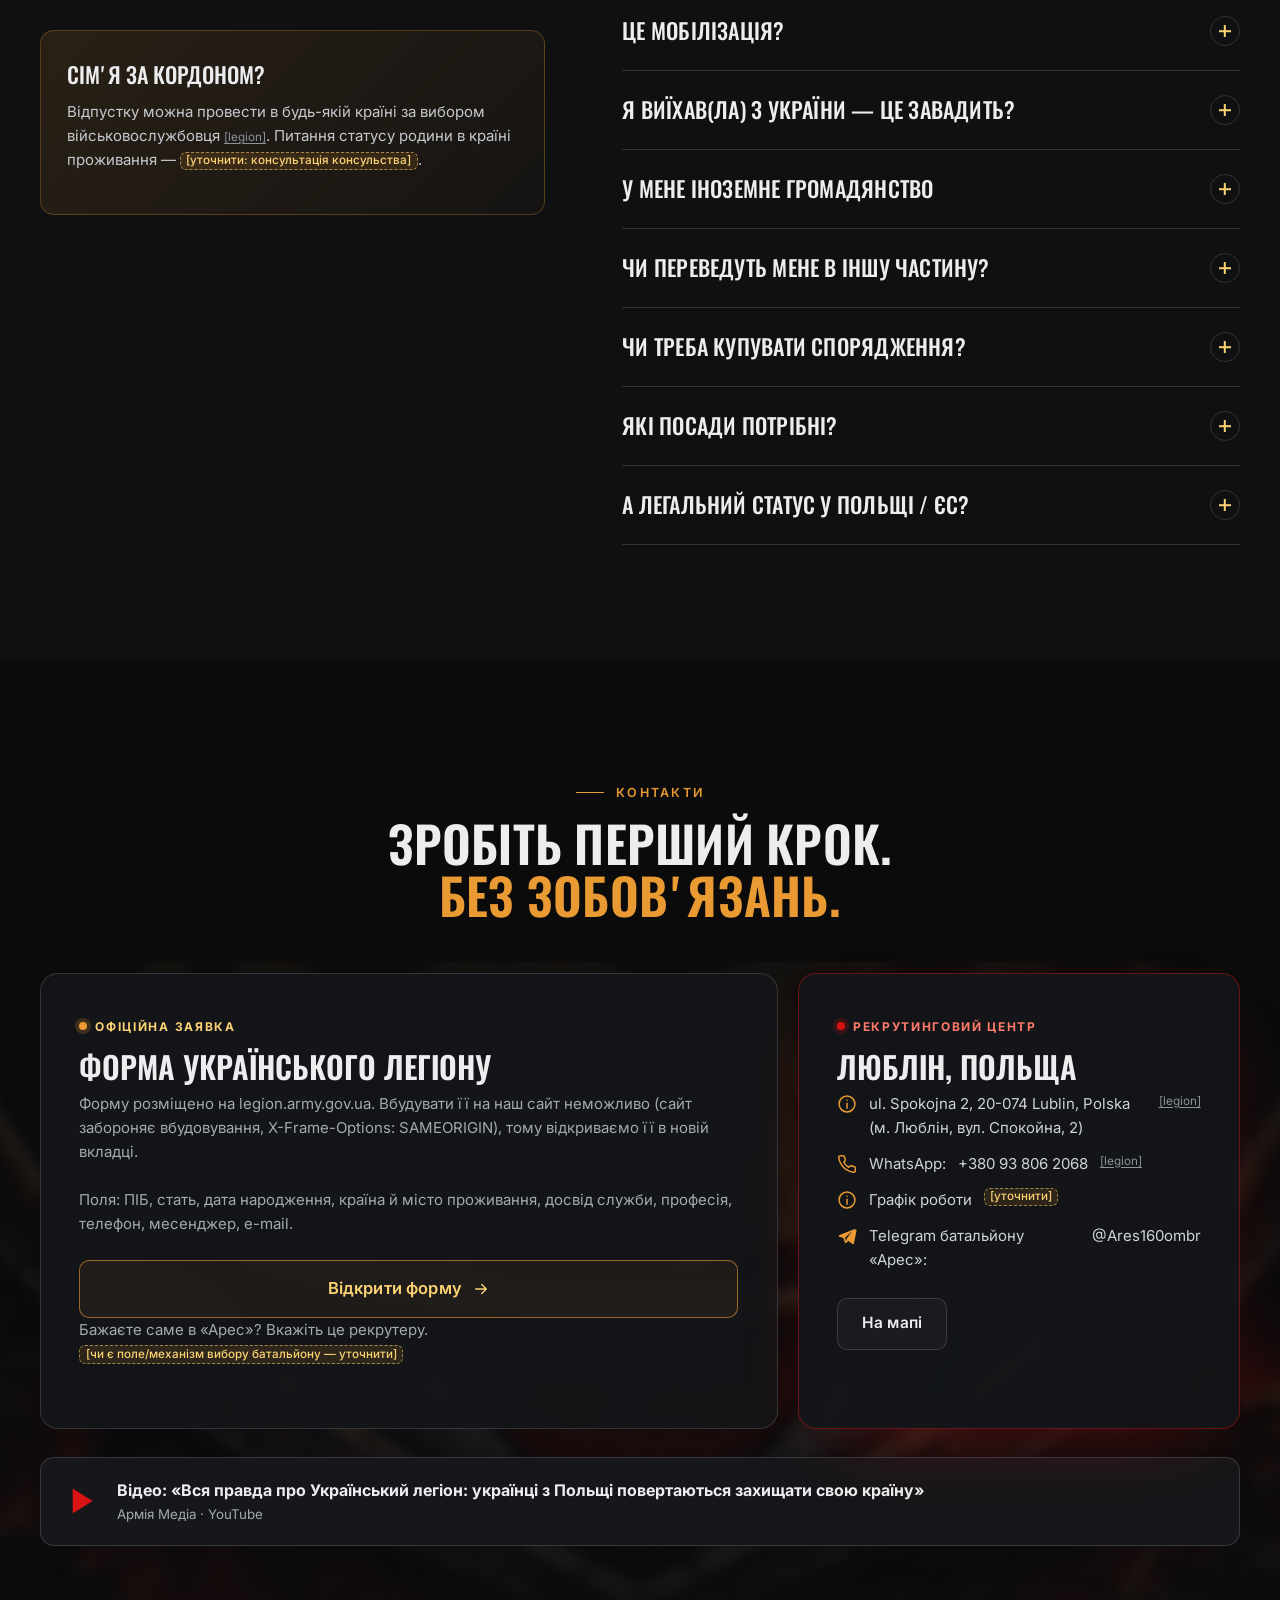
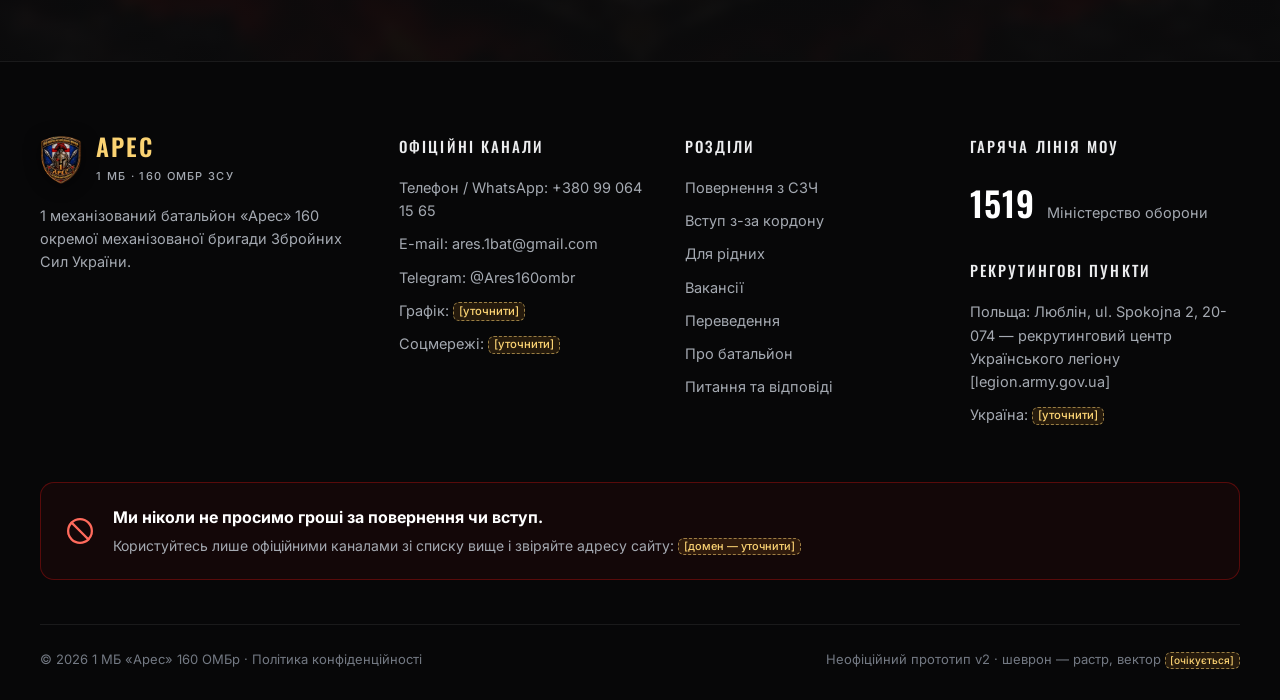
==== commit d07df803: "СЗЧ: анонімна заявка через WhatsApp та e-mail; офіційний телефон" ====
--- a/abroad.html
+++ b/abroad.html
@@ -214,7 +214,8 @@
       <div>
         <h4>Офіційні канали</h4>
         <ul>
-          <li>Телефон: <span class="tbd">[уточнити]</span></li>
+          <li>Телефон / WhatsApp: <a href="tel:+380990641565">+380 99 064 15 65</a></li>
+          <li>E-mail: <a href="mailto:ares.1bat@gmail.com">ares.1bat@gmail.com</a></li>
           <li>Telegram: <a href="https://t.me/Ares160ombr" target="_blank" rel="noopener">@Ares160ombr</a></li>
           <li>Графік: <span class="tbd">[уточнити]</span></li>
           <li>Соцмережі: <span class="tbd">[уточнити]</span></li>
